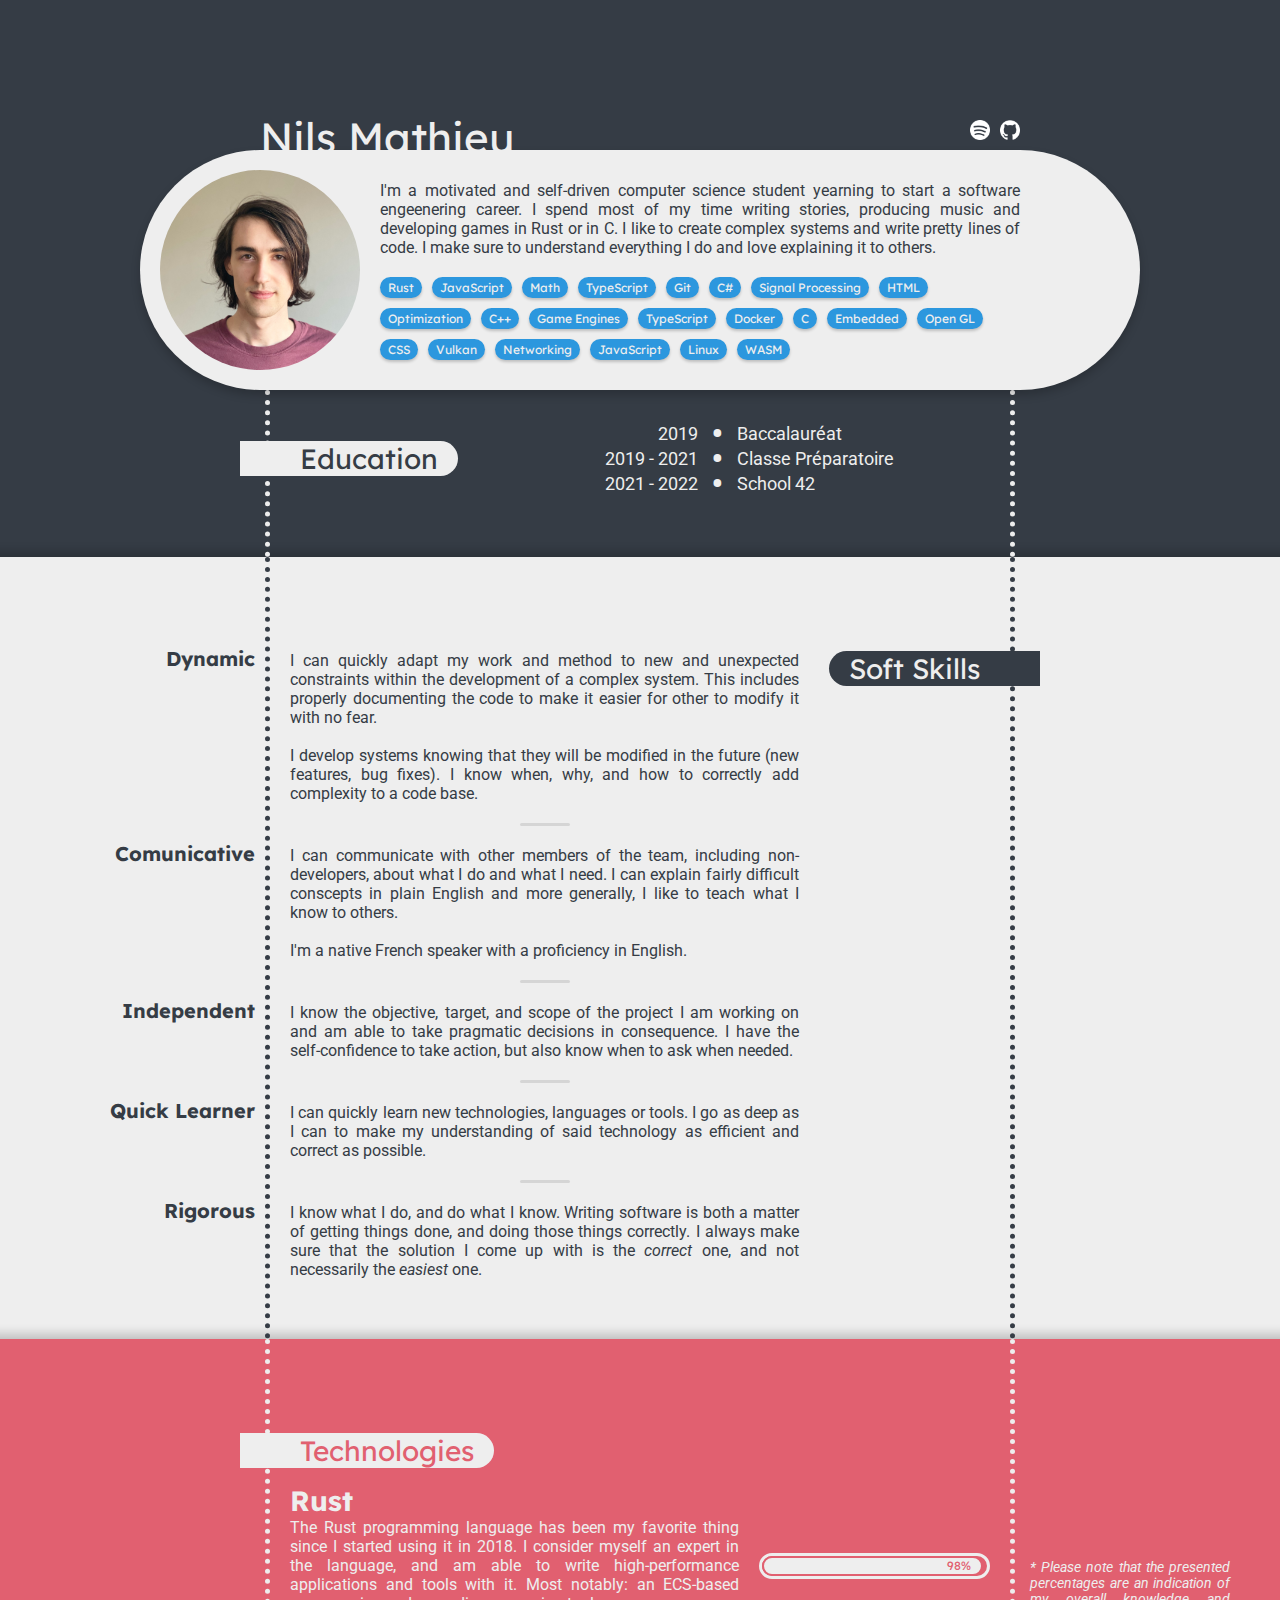
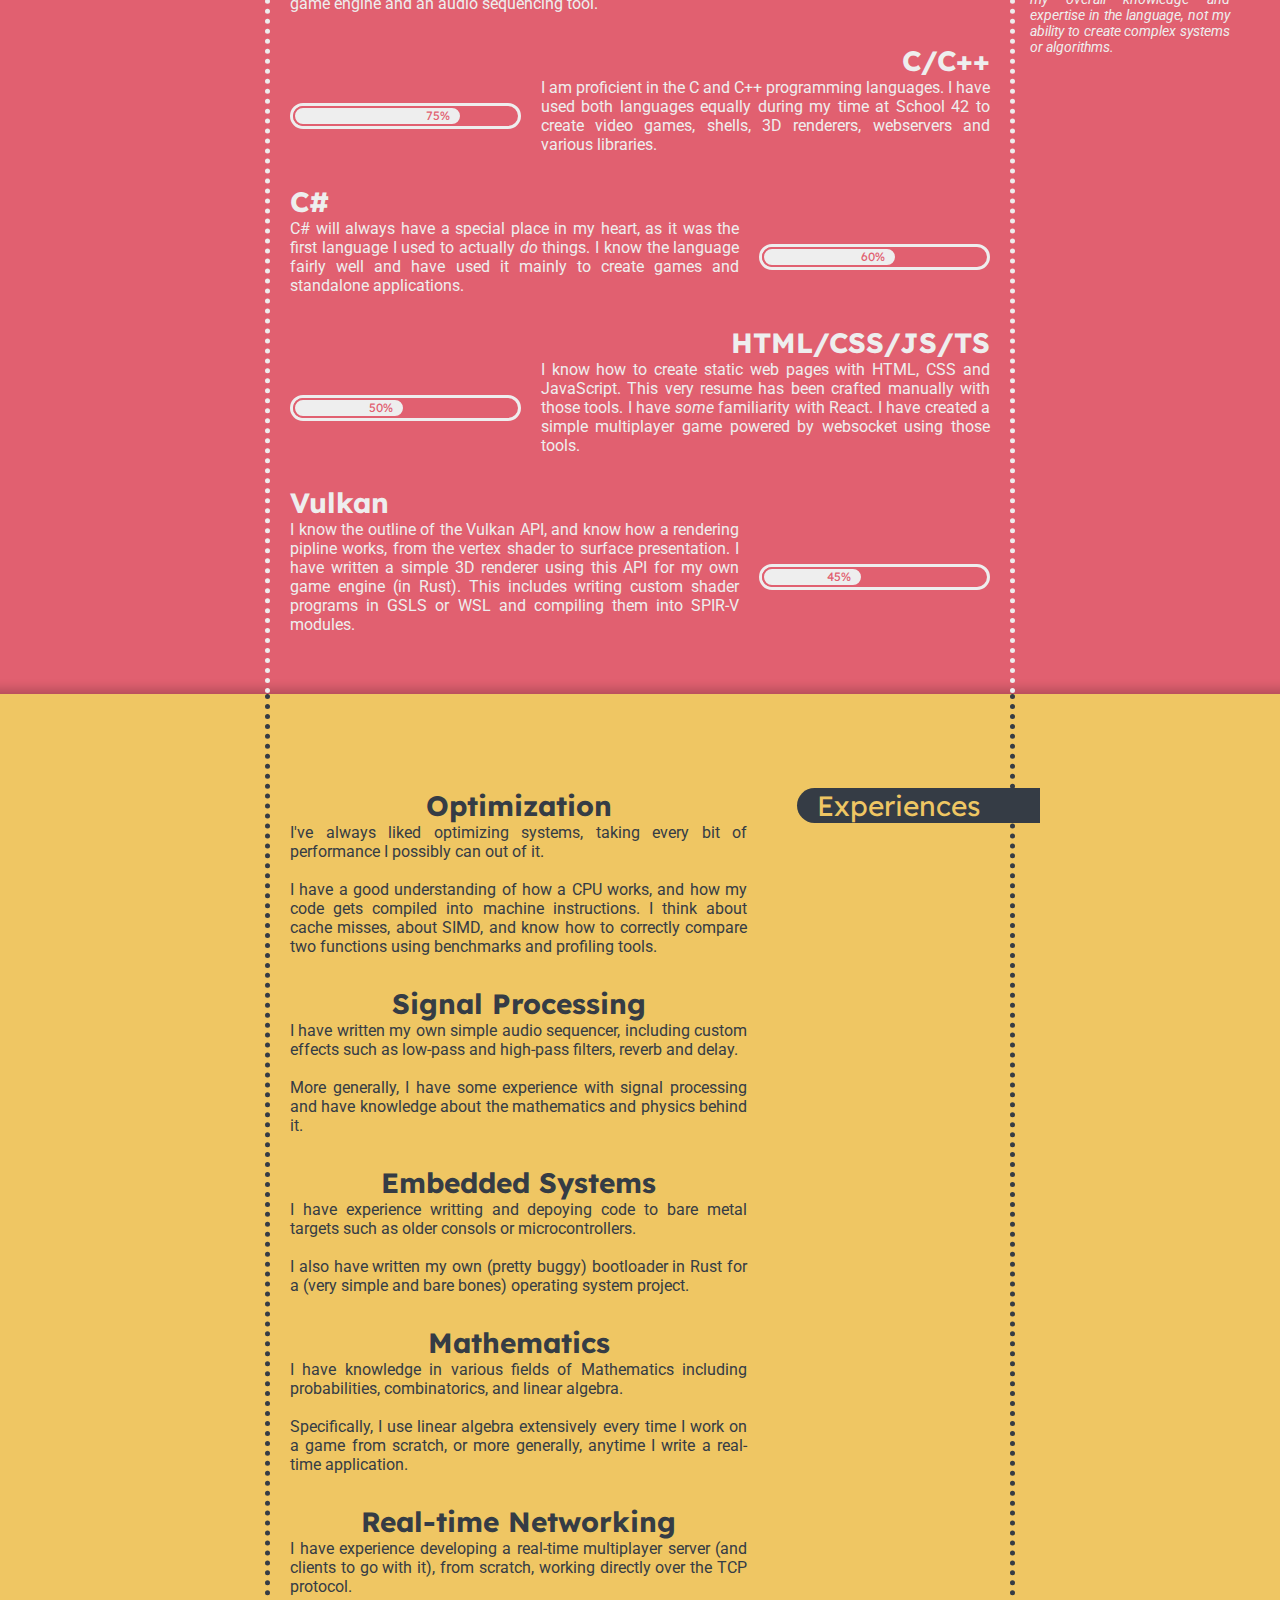
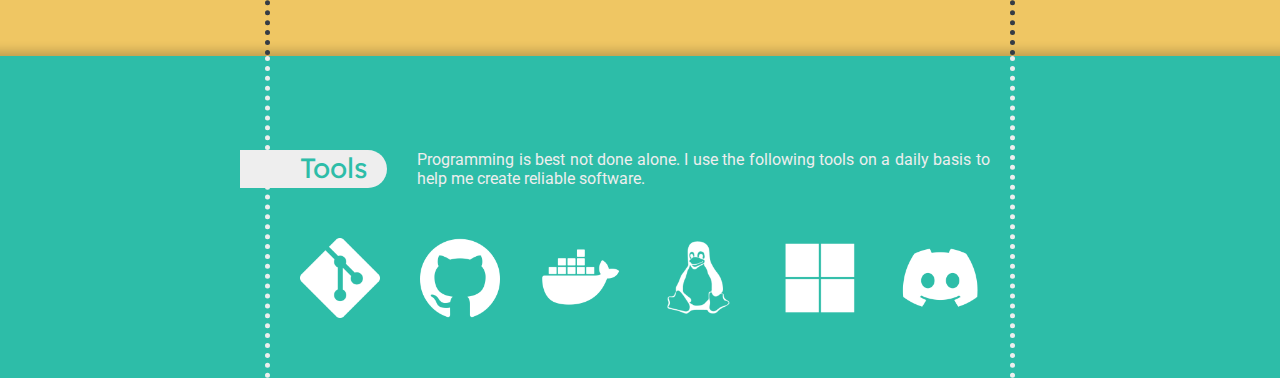
==== www/cv/index.html @ 342a1d45 "add external links on the CV" ====
<!DOCTYPE html>
<html lang="en">

<head>
    <meta charset="UTF-8">
    <title>Nils Mathieu</title>

    <!-- Fonts -->
    <link rel="preconnect" href="https://fonts.googleapis.com">
    <link rel="preconnect" href="https://fonts.gstatic.com" crossorigin>
    <link href="https://fonts.googleapis.com/css2?family=Lexend:wght@400;700&family=Roboto&display=swap" rel="stylesheet">
</head>

<style>
    * {
        /**
         * Color Palette solen from Josh Giblette.
         * <https://dribbble.com/shots/1763596-Color-System/attachments/287340>
         */

        --white: #EEEEEE;
        --blue: #2C97DE;
        --green: #2DBDA8;
        --yellow: #EFC663;
        --red: #E16070;
        --purple: #9677DF;
        --black: #353C45;
    }

    body {
        margin: 0px;
        background-color: black;
    }

    #part1 {
        display: flex;
        flex-flow: column nowrap;

        padding-top: 150px;
        background-color: var(--black);

        box-shadow: 0px 0px 10px rgba(0, 0, 0, 0.2);
    }

    #part2 {
        display: flex;
        flex-flow: column nowrap;

        box-shadow: 0px 15px 10px 20px rgba(0, 0, 0, 0.2);

        display: flex;
        flex-flow: column nowrap;

        background-color: var(--white);
    }

    #part3 {
        display: flex;
        flex-flow: column nowrap;

        background-color: var(--red);

        box-shadow: 0px 15px 10px 20px rgba(0, 0, 0, 0.2);
    }

    #part4 {
        display: flex;
        flex-flow: column nowrap;

        background-color: var(--yellow);

        box-shadow: 0px 15px 10px 20px rgba(0, 0, 0, 0.2);
    }

    #part5 {
        display: flex;
        flex-flow: column nowrap;

        background-color: var(--green);

        box-shadow: 0px 15px 10px 20px rgba(0, 0, 0, 0.2);
    }

    #introduction {
        position: relative;
        display: flex;
        flex-flow: row nowrap;

        width: 90%;
        max-width: 1000px;
        min-width: 700px;
        height: 240px;
        box-sizing: border-box;

        margin-left: auto;
        margin-right: auto;
        padding: 20px 120px 20px 20px;
        border-radius: 120px;

        box-shadow: 0px 5px 10px rgba(0, 0, 0, 0.2);

        background-color: var(--white);
    }

    #links {
        display: flex;
        flex-flow: row nowrap;
        gap: 10px;

        position: absolute;
        top: -10px;
        right: 120px;
        transform: translateY(-100%);
    }

    .link-item {
        width: 20px;
        height: 20px;

        background-position: center;
        background-size: cover;
    }

    .link-item:active {
        transform: translateY(1px);
    }

    #introduction-name {
        position: absolute;
        top: 14px;
        left: 120px;
        transform: translateY(-100%);

        font-family: 'Lexend', sans-serif;
        color: var(--white);
        font-size: 42px;
    }

    #introduction-photo {
        width: 200px;
        height: 200px;
        min-width: 200px;
        min-height: 200px;

        margin-right: 20px;
        border-radius: 100000px;

        background-image: url("photo.jpg");
        background-position: center;
        background-size: cover;
    }

    #introduction-content {
        flex-grow: 1;

        display: flex;
        flex-flow: column nowrap;
        justify-content: center;
        gap: 20px;
    }

    #introduction-myself {
        font-family: 'Roboto', sans-serif;
        color: var(--black);
        font-size: 16px;
        text-align: justify;
    }

    #intruduction-tags {
        display: flex;
        flex-flow: row wrap;
        gap: 10px;
    }

    .introduction-tag {
        display: inline-flex;
        gap: 10px;

        padding: 3px 8px;
        border-radius: 100000px;

        background-color: var(--blue);
        color: var(--white);
        box-shadow: 0px 2px 3px rgba(0, 0, 0, 0.2);

        font-family: 'Lexend', sans-serif;
        font-size: 12px;

        cursor: pointer;
        user-select: none;
    }

    .introduction-tag:active {
        transform: translateY(1px);
        box-shadow: 0px 1px 3px rgba(0, 0, 0, 0.2);
    }

    #education-container {
        display: flex;
        flex-flow: row nowrap;
        justify-content: space-between;
        align-items: center;

        width: 90%;
        max-width: 750px;
        min-width: 600px;
        box-sizing: border-box;

        padding-bottom: 60px;
        padding-top: 30px;
        margin-left: auto;
        margin-right: auto;

        border-left: dotted 5px var(--white);
        border-right: dotted 5px var(--white);
    }

    #education-title {
        display: inline-block;

        font-family: 'Lexend', sans-serif;
        font-size: 28px;
        color: var(--black);

        padding-left: 60px;
        padding-right: 20px;
        border-top-right-radius: 1000px;
        border-bottom-right-radius: 1000px;

        background-color: var(--white);

        transform: translateX(-30px);
    }

    #education-table {
        margin-left: auto;
        margin-right: auto;

        font-family: 'Roboto', sans-serif;
        color: var(--white);
        font-size: 18px;
    }

    #education-table tr :first-child {
        text-align: right;
    }

    #education-table tr :nth-child(2) {
        padding-left: 10px;
        padding-right: 10px;

        text-align: center;
        font-size: 38px;
        line-height: 0px;
    }

    #soft-skills-container {
        display: flex;
        flex-flow: row-reverse nowrap;
        justify-content: space-between;
        align-items: start;

        width: 90%;
        max-width: 750px;
        min-width: 600px;
        box-sizing: border-box;

        padding-bottom: 60px;
        padding-top: 94px;
        margin-left: auto;
        margin-right: auto;

        border-left: dotted 5px var(--black);
        border-right: dotted 5px var(--black);
    }

    #soft-skills-title {
        display: inline-block;

        font-family: 'Lexend', sans-serif;
        font-size: 28px;
        color: var(--white);

        padding-left: 20px;
        padding-right: 60px;
        border-top-left-radius: 1000px;
        border-bottom-left-radius: 1000px;

        background-color: var(--black);

        transform: translateX(30px);
    }

    #soft-skills-items {
        width: 0px;
        flex-grow: 1;

        margin-left: 20px;
    }

    .soft-skill-item {
        position: relative;
        display: block;
    }

    .soft-skill-name {
        position: absolute;
        top: -5px;
        left: -35px;
        transform: translateX(-100%);

        display: block;

        font-family: 'Lexend', sans-serif;
        font-size: 20px;
        color: var(--black);
        font-weight: bold;
    }

    .soft-skill-description {
        display: block;
        text-align: justify;

        font-family: 'Roboto', sans-serif;
        color: var(--black);
        font-size: 16px;
    }

    .soft-skill-separator {
        display: block;

        width: 50px;
        height: 3px;

        background-color: rgba(0, 0, 0, 0.1);

        margin-top: 20px;
        margin-bottom: 20px;
        margin-left: auto;
        margin-right: auto;

        border-radius: 2000px;
    }

    #tech-container {
        position: relative;

        display: flex;
        flex-flow: column nowrap;
        justify-content: space-between;
        align-items: start;

        width: 90%;
        max-width: 750px;
        min-width: 600px;
        box-sizing: border-box;

        padding-bottom: 60px;
        padding-top: 94px;
        margin-left: auto;
        margin-right: auto;

        border-left: dotted 5px var(--white);
        border-right: dotted 5px var(--white);
    }

    #tech-title {
        display: inline-block;

        font-family: 'Lexend', sans-serif;
        font-size: 28px;
        color: var(--red);

        padding-left: 60px;
        padding-right: 20px;
        border-top-right-radius: 1000px;
        border-bottom-right-radius: 1000px;

        background-color: var(--white);

        transform: translateX(-30px);
    }

    #tech-items {
        margin-right: 20px;
        margin-left: 20px;
    }

    .tech-item {
        display: block;
        text-align: justify;

        margin-top: 15px;

        font-family: 'Roboto', sans-serif;
        color: var(--white);
        font-size: 16px;
    }

    .tech-item:not(:first-child) {
        margin-top: 30px;
    }

    .tech-item-name {
        display: block;

        font-family: 'Lexend', sans-serif;
        font-size: 28px;
        color: var(--white);
        font-weight: bold;
    }

    .tech-item:nth-child(odd) .tech-item-name {
        text-align: left;
    }
    .tech-item:nth-child(even) .tech-item-name {
        text-align: right;
    }

    .tech-info {
        display: flex;
        align-items: center;
    }

    .tech-item:nth-child(odd) .tech-info {
        flex-flow: row nowrap;
    }
    .tech-item:nth-child(even) .tech-info {
        flex-flow: row-reverse nowrap;
    }

    .tech-description {
        flex-grow: 2;
        display: block;

        flex-basis: 0;
    }

    .tech-level {
        flex-grow: 1;
        display: block;
        flex-basis: 0;

        height: 20px;

        border-radius: 100000px;
        border: solid 3px var(--white)
    }

    .tech-item:nth-child(odd) .tech-level {
        margin-left: 20px;
    }
    .tech-item:nth-child(even) .tech-level {
        margin-right: 20px;
    }


    .tech-level-inner {
        display: block;

        color: var(--red);
        font-family: 'Lexend', sans-serif;
        font-size: 12px;
        text-align: right;
        padding-right: 10px;

        background-color: var(--white);
        height: 100%;
        box-sizing: border-box;

        border-radius: 10000px;
        border: 2px solid var(--red);
    }

    #tech-percentages {
        position: absolute;
        right: -20px;
        top: 220px;
        transform: translateX(100%);

        font-family: 'Roboto', sans-serif;
        color: var(--white);
        font-size: 14px;
        text-align: justify;

        width: 200px;
        font-style: italic;
    }

    #exp-container {
        position: relative;

        display: flex;
        flex-flow: row-reverse nowrap;
        justify-content: space-between;
        align-items: start;

        width: 90%;
        max-width: 750px;
        min-width: 600px;
        box-sizing: border-box;

        padding-bottom: 60px;
        padding-top: 94px;
        margin-left: auto;
        margin-right: auto;

        border-left: dotted 5px var(--black);
        border-right: dotted 5px var(--black);
    }

    #exp-title {
        display: inline-block;

        font-family: 'Lexend', sans-serif;
        font-size: 28px;
        color: var(--yellow);

        padding-left: 20px;
        padding-right: 60px;
        border-top-left-radius: 1000px;
        border-bottom-left-radius: 1000px;

        background-color: var(--black);

        transform: translateX(30px);
    }

    #exp-items {
        display: flex;
        flex-flow: column nowrap;
    }

    #exp-items {
        margin-left: 20px;
        margin-right: 20px;
    }

    .exp-item:not(:first-child) {
        margin-top: 30px;
    }

    .exp-item-name {
        display: block;

        font-family: 'Lexend', sans-serif;
        font-size: 28px;
        color: var(--black);
        font-weight: bold;

        text-align: center;
    }

    .exp-item-description {
        display: block;

        font-family: 'Roboto', sans-serif;
        color: var(--black);
        font-size: 16px;
        text-align: justify;
    }

    #tools-container {
        position: relative;

        display: flex;
        flex-flow: column nowrap;
        justify-content: space-between;
        align-items: start;

        width: 90%;
        max-width: 750px;
        min-width: 600px;
        box-sizing: border-box;

        padding-bottom: 60px;
        padding-top: 94px;
        margin-left: auto;
        margin-right: auto;

        border-left: dotted 5px var(--white);
        border-right: dotted 5px var(--white);
    }

    #tools-title {
        display: inline-block;

        font-family: 'Lexend', sans-serif;
        font-size: 28px;
        color: var(--green);

        padding-left: 60px;
        padding-right: 20px;
        border-top-right-radius: 1000px;
        border-bottom-right-radius: 1000px;

        background-color: var(--white);

        transform: translateX(-30px);
    }

    #tools-header {
        display: flex;
        flex-flow: row nowrap;

        margin-right: 20px;
    }

    #tools-desc {

        font-family: 'Roboto', sans-serif;
        color: var(--white);
        font-size: 16px;
        text-align: justify;
    }

    #tool-items {
        display: flex;
        flex-flow: row wrap;
        justify-content: center;
        gap: 40px;
        box-sizing: border-box;

        padding-left: 20px;
        padding-right: 20px;
        width: 100%;

        margin-top: 50px;
    }

    .tool-item {
        width: 80px;
        height: 80px;

        background-position: center;
        background-size: cover;
    }
</style>

<body>
    <e id="part1">
        <e id="introduction">
            <e id="links">
                <a class="link-item" target="_blank" href="https://ditto.fm/heart-of-a-soul" style="background-image: url('spotify.png')"></a>
                <a class="link-item" target="_blank" href="https://github.com/nils-mathieu" style="background-image: url('github.png')"></a>
            </e>
            <e id="introduction-name">
                Nils Mathieu
            </e>
            <e id="introduction-photo"></e>
            <e id="introduction-content">
                <e id="introduction-myself">
                    I'm a motivated and self-driven computer science student yearning to start a software engeenering career. I spend most of my time writing stories, producing music and developing games in Rust or in C. I like to create complex systems and write pretty lines of code. I make sure to understand everything I do and love explaining it to others.
                </e>
                <e id="intruduction-tags">
                    <e class="introduction-tag">Rust</e>
                    <e class="introduction-tag">JavaScript</e>
                    <e class="introduction-tag">Math</e>
                    <e class="introduction-tag">TypeScript</e>
                    <e class="introduction-tag">Git</e>
                    <e class="introduction-tag">C#</e>
                    <e class="introduction-tag">Signal Processing</e>
                    <e class="introduction-tag">HTML</e>
                    <e class="introduction-tag">Optimization</e>
                    <e class="introduction-tag">C++</e>
                    <e class="introduction-tag">Game Engines</e>
                    <e class="introduction-tag">TypeScript</e>
                    <e class="introduction-tag">Docker</e>
                    <e class="introduction-tag">C</e>
                    <e class="introduction-tag">Embedded</e>
                    <e class="introduction-tag">Open GL</e>
                    <e class="introduction-tag">CSS</e>
                    <e class="introduction-tag">Vulkan</e>
                    <e class="introduction-tag">Networking</e>
                    <e class="introduction-tag">JavaScript</e>
                    <e class="introduction-tag">Linux</e>
                    <e class="introduction-tag">WASM</e>
                </e>
            </e>
        </e>
        <e id="education-container">
            <e id="education-title">Education</e>
            <table id="education-table">
                <tr>
                    <td>2019</td>
                    <td>•</td>
                    <td>Baccalauréat</td>
                </tr>
                <tr>
                    <td>2019 - 2021</td>
                    <td>•</td>
                    <td>Classe Préparatoire</td>
                </tr>
                <tr>
                    <td>2021 - 2022</td>
                    <td>•</td>
                    <td>School 42</td>
                </tr>
            </table>
        </e>
    </e>
    <e id="part2">
        <e id="soft-skills-container">
            <e id="soft-skills-title">Soft Skills</e>
            <e id="soft-skills-items">
                <e class="soft-skill-item">
                    <e class="soft-skill-name">Dynamic</e>
                    <e class="soft-skill-description">
                        I can quickly adapt my work and method to new and unexpected constraints within the development of a complex system. This includes properly documenting the code to make it easier for other to modify it with no fear.
                        <br><br>
                        I develop systems knowing that they will be modified in the future (new features, bug fixes). I know when, why, and how to correctly add complexity to a code base.
                    </e>
                </e>
                <e class="soft-skill-separator"></e>
                <e class="soft-skill-item">
                    <e class="soft-skill-name">Comunicative</e>
                    <e class="soft-skill-description">
                        I can communicate with other members of the team, including non-developers, about what I do and what I need. I can explain fairly difficult conscepts in plain English and more generally, I like to teach what I know to others.
                        <br><br>
                        I'm a native French speaker with a proficiency in English.
                    </e>
                </e>
                <e class="soft-skill-separator"></e>
                <e class="soft-skill-item">
                    <e class="soft-skill-name">Independent</e>
                    <e class="soft-skill-description">
                        I know the objective, target, and scope of the project I am working on and am able to take pragmatic decisions in consequence. I have the self-confidence to take action, but also know when to ask when needed.
                    </e>
                </e>
                <e class="soft-skill-separator"></e>
                <e class="soft-skill-item">
                    <e class="soft-skill-name">Quick Learner</e>
                    <e class="soft-skill-description">
                        I can quickly learn new technologies, languages or tools. I go as deep as I can to make my understanding of said technology as efficient and correct as possible.
                    </e>
                </e>
                <e class="soft-skill-separator"></e>
                <e class="soft-skill-item">
                    <e class="soft-skill-name">Rigorous</e>
                    <e class="soft-skill-description">
                        I know what I do, and do what I know. Writing software is both a matter of getting things done, and doing those things correctly. I always make sure that the solution I come up with is the <i>correct</i> one, and not necessarily the <i>easiest</i> one.
                    </e>
                </e>
            </e>
        </e>
    </e>
    <e id="part3">
        <e id="tech-container">
            <e id="tech-title">Technologies</e>
            <e id="tech-percentages">
                * Please note that the presented percentages are an indication of my overall knowledge and expertise in the language, not my ability to create complex systems or algorithms.
            </e>
            <e id="tech-items">
                <e class="tech-item">
                    <e class="tech-item-name">Rust</e>
                    <e class="tech-info">
                        <e class="tech-description">
                            The Rust programming language has been my favorite thing since I started using it in 2018. I consider myself an expert in the language, and am able to write high-performance applications and tools with it. Most notably: an ECS-based game engine and an audio sequencing tool.
                        </e>
                        <e class="tech-level"><e class="tech-level-inner" value="98%"></e></e>
                    </e>
                </e>
                <e class="tech-item">
                    <e class="tech-item-name">C/C++</e>
                    <e class="tech-info">
                        <e class="tech-description">
                            I am proficient in the C and C++ programming languages. I have used both languages equally during my time at School 42 to create video games, shells, 3D renderers, webservers and various libraries.
                        </e>
                        <e class="tech-level"><e class="tech-level-inner" value="75%"></e></e>
                    </e>
                </e>
                <e class="tech-item">
                    <e class="tech-item-name">C#</e>
                    <e class="tech-info">
                        <e class="tech-description">
                            C# will always have a special place in my heart, as it was the first language I used to actually <i>do</i> things. I know the language fairly well and have used it mainly to create games and standalone applications.
                        </e>
                        <e class="tech-level"><e class="tech-level-inner" value="60%"></e></e>
                    </e>
                </e>
                <e class="tech-item">
                    <e class="tech-item-name">HTML/CSS/JS/TS</e>
                    <e class="tech-info">
                        <e class="tech-description">
                            I know how to create static web pages with HTML, CSS and JavaScript. This very resume has been crafted manually with those tools. I have <i>some</i> familiarity with React. I have created a simple multiplayer game powered by websocket using those tools.
                        </e>
                        <e class="tech-level"><e class="tech-level-inner" value="50%"></e></e>
                    </e>
                </e>
                <e class="tech-item">
                    <e class="tech-item-name">Vulkan</e>
                    <e class="tech-info">
                        <e class="tech-description">
                            I know the outline of the Vulkan API, and know how a rendering pipline works, from the vertex shader to surface presentation. I have written a simple 3D renderer using this API for my own game engine (in Rust). This includes writing custom shader programs in GSLS or WSL and compiling them into SPIR-V modules.
                        </e>
                        <e class="tech-level"><e class="tech-level-inner" value="45%"></e></e>
                    </e>
                </e>
            </e>
        </e>
    </e>
    <e id="part4">
        <e id="exp-container">
            <e id="exp-title">Experiences</e>
            <e id="exp-items">
                <e class="exp-item">
                    <e class="exp-item-name">Optimization</e>
                    <e class="exp-item-description">
                        I've always liked optimizing systems, taking every bit of performance I possibly can out of it.
                        <br><br>
                        I have a good understanding of how a CPU works, and how my code gets compiled into machine instructions. I think about cache misses, about SIMD, and know how to correctly compare two functions using benchmarks and profiling tools.
                    </e>
                </e>
                <e class="exp-item">
                    <e class="exp-item-name">Signal Processing</e>
                    <e class="exp-item-description">
                        I have written my own simple audio sequencer, including custom effects such as low-pass and high-pass filters, reverb and delay.
                        <br><br>
                        More generally, I have some experience with signal processing and have knowledge about the mathematics and physics behind it.
                    </e>
                </e>
                <e class="exp-item">
                    <e class="exp-item-name">Embedded Systems</e>
                    <e class="exp-item-description">
                        I have experience writting and depoying code to bare metal targets such as older consols or microcontrollers.
                        <br><br>
                        I also have written my own (pretty buggy) bootloader in Rust for a (very simple and bare bones) operating system project.
                    </e>
                </e>
                <e class="exp-item">
                    <e class="exp-item-name">Mathematics</e>
                    <e class="exp-item-description">
                        I have knowledge in various fields of Mathematics including probabilities, combinatorics, and linear algebra.
                        <br><br>
                        Specifically, I use linear algebra extensively every time I work on a game from scratch, or more generally, anytime I write a real-time application.
                    </e>
                </e>
                <e class="exp-item">
                    <e class="exp-item-name">Real-time Networking</e>
                    <e class="exp-item-description">
                        I have experience developing a real-time multiplayer server (and clients to go with it), from scratch, working directly over the TCP protocol.
                    </e>
                </e>
            </e>
        </e>
    </e>
    <e id="part5">
        <e id="tools-container">
            <e id="tools-header">
                <e id="tools-title">Tools</e>
                <e id="tools-desc">
                    Programming is best not done alone. I use the following tools on a daily basis to help me create reliable software.
                </e>
            </e>
            <e id="tool-items">
                <e class="tool-item" style="background-image: url('git.png')"></e>
                <e class="tool-item" style="background-image: url('github.png')"></e>
                <e class="tool-item" style="background-image: url('docker.png')"></e>
                <e class="tool-item" style="background-image: url('linux.png')"></e>
                <e class="tool-item" style="background-image: url('windows.png')"></e>
                <e class="tool-item" style="background-image: url('discord.png')"></e>
            </e>
        </e>
    </e>
</body>

<script>
    for (const elem of document.querySelectorAll(".tech-level-inner")) {
        let value = elem.getAttribute("value");
        elem.innerText = value;
        elem.style.width = value;
    }
</script>

</html>
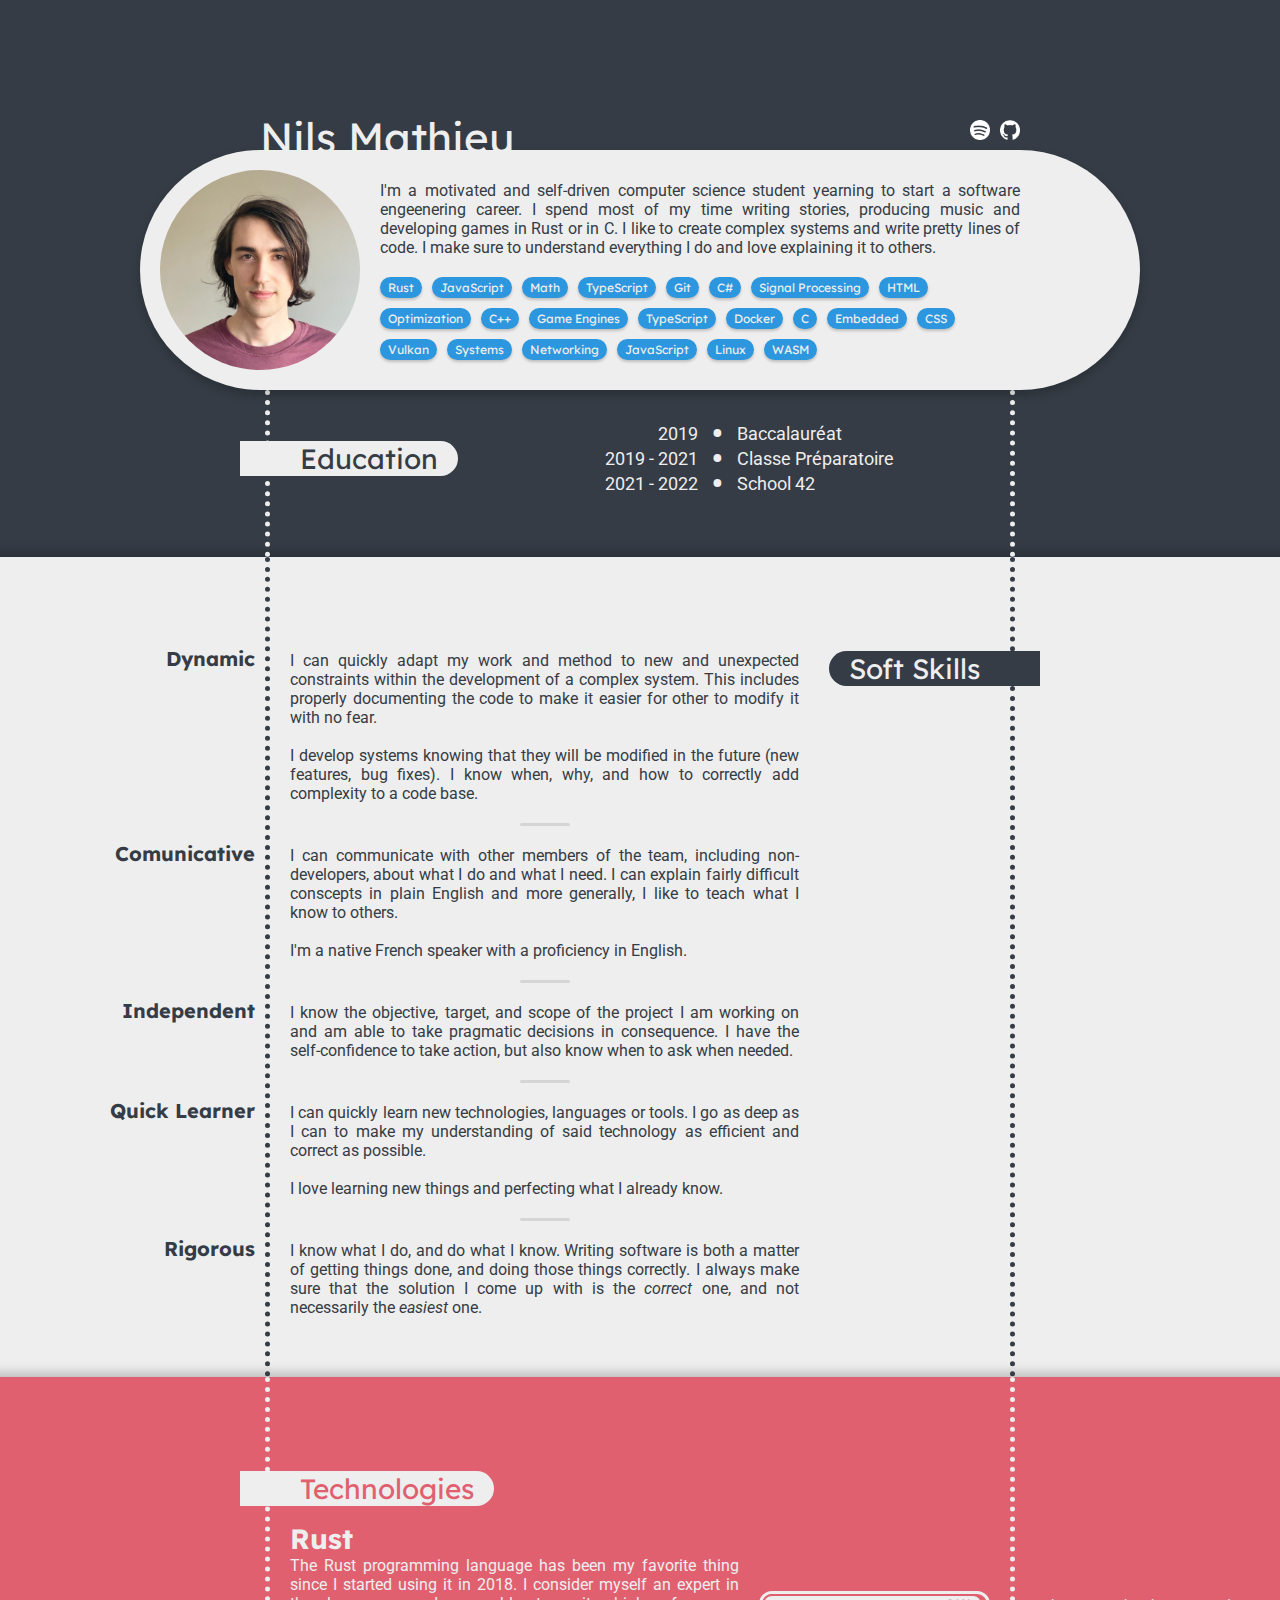
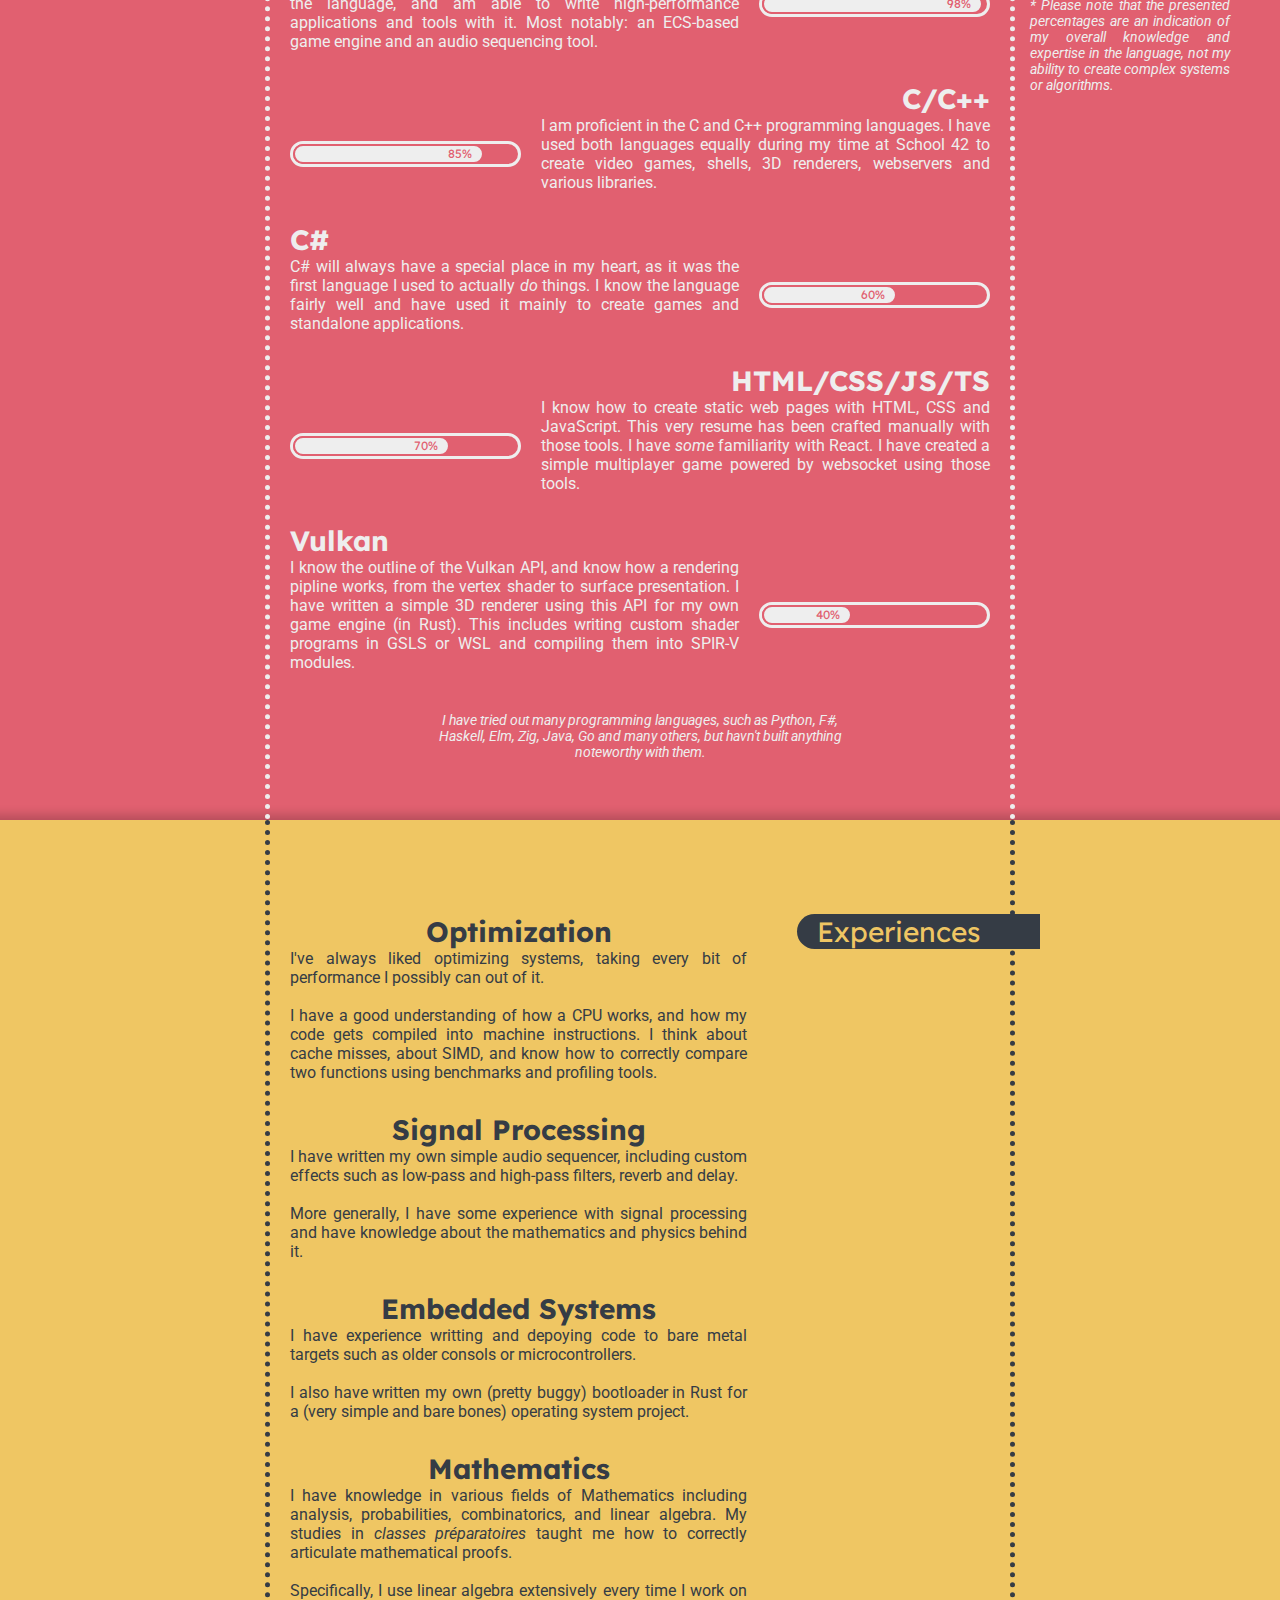
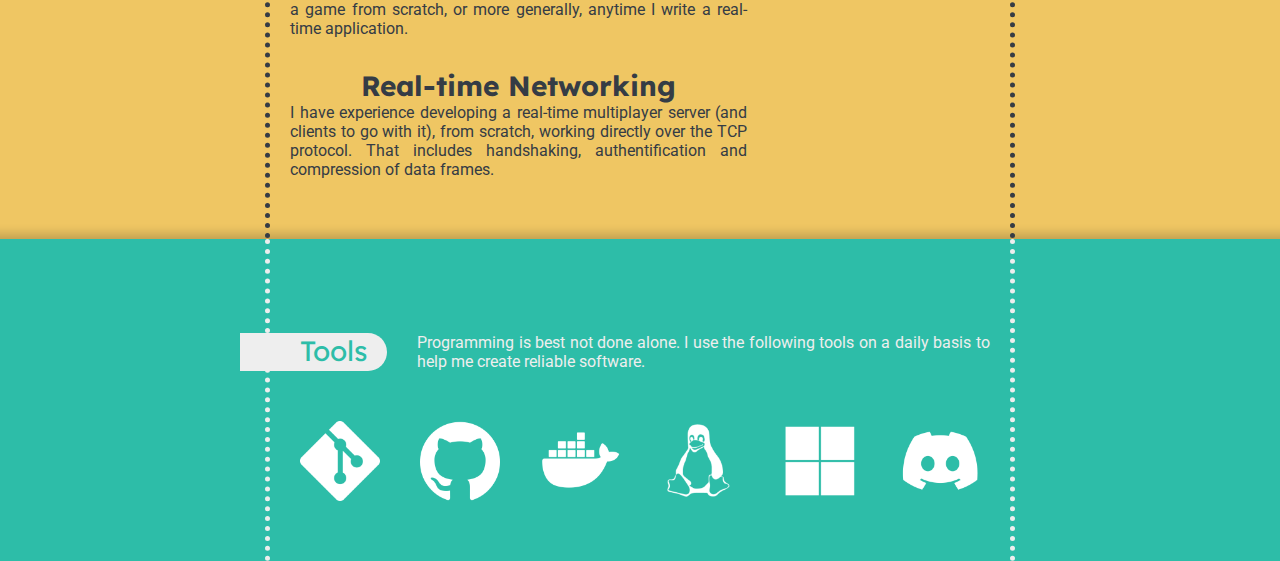
==== commit d8c8a6d2: "add more text in the CV" ====
--- a/www/cv/index.html
+++ b/www/cv/index.html
@@ -182,6 +182,7 @@
         background-color: var(--blue);
         color: var(--white);
         box-shadow: 0px 2px 3px rgba(0, 0, 0, 0.2);
+        text-decoration: none;
 
         font-family: 'Lexend', sans-serif;
         font-size: 12px;
@@ -487,6 +488,20 @@
         font-style: italic;
     }
 
+    #other-tech {
+        margin-top: 40px;
+        margin-left: auto;
+        margin-right: auto;
+
+        width: 60%;
+
+        font-style: italic;
+        color: var(--white);
+        font-family: 'Roboto', sans-serif;
+        font-size: 14px;
+        text-align: center;
+    }
+
     #exp-container {
         position: relative;
 
@@ -560,7 +575,7 @@
         text-align: justify;
     }
 
-    #tools-container {
+    #tools {
         position: relative;
 
         display: flex;
@@ -653,28 +668,28 @@
                     I'm a motivated and self-driven computer science student yearning to start a software engeenering career. I spend most of my time writing stories, producing music and developing games in Rust or in C. I like to create complex systems and write pretty lines of code. I make sure to understand everything I do and love explaining it to others.
                 </e>
                 <e id="intruduction-tags">
-                    <e class="introduction-tag">Rust</e>
-                    <e class="introduction-tag">JavaScript</e>
-                    <e class="introduction-tag">Math</e>
-                    <e class="introduction-tag">TypeScript</e>
-                    <e class="introduction-tag">Git</e>
-                    <e class="introduction-tag">C#</e>
-                    <e class="introduction-tag">Signal Processing</e>
-                    <e class="introduction-tag">HTML</e>
-                    <e class="introduction-tag">Optimization</e>
-                    <e class="introduction-tag">C++</e>
-                    <e class="introduction-tag">Game Engines</e>
-                    <e class="introduction-tag">TypeScript</e>
-                    <e class="introduction-tag">Docker</e>
-                    <e class="introduction-tag">C</e>
-                    <e class="introduction-tag">Embedded</e>
-                    <e class="introduction-tag">Open GL</e>
-                    <e class="introduction-tag">CSS</e>
-                    <e class="introduction-tag">Vulkan</e>
-                    <e class="introduction-tag">Networking</e>
-                    <e class="introduction-tag">JavaScript</e>
-                    <e class="introduction-tag">Linux</e>
-                    <e class="introduction-tag">WASM</e>
+                    <a class="introduction-tag" href="#rust">Rust</a>
+                    <a class="introduction-tag" href="#web">JavaScript</a>
+                    <a class="introduction-tag" href="#math">Math</a>
+                    <a class="introduction-tag" href="#web">TypeScript</a>
+                    <a class="introduction-tag" href="#tools">Git</a>
+                    <a class="introduction-tag" href="#c-sharp">C#</a>
+                    <a class="introduction-tag" href="#audio">Signal Processing</a>
+                    <a class="introduction-tag" href="#web">HTML</a>
+                    <a class="introduction-tag" href="#optimization">Optimization</a>
+                    <a class="introduction-tag" href="#c">C++</a>
+                    <a class="introduction-tag" href="#rust">Game Engines</a>
+                    <a class="introduction-tag" href="#web">TypeScript</a>
+                    <a class="introduction-tag" href="#tools">Docker</a>
+                    <a class="introduction-tag" href="#c">C</a>
+                    <a class="introduction-tag" href="#bare-metal">Embedded</a>
+                    <a class="introduction-tag" href="#web">CSS</a>
+                    <a class="introduction-tag" href="#graphics">Vulkan</a>
+                    <a class="introduction-tag" href="#bare-metal">Systems</a>
+                    <a class="introduction-tag" href="#networking">Networking</a>
+                    <a class="introduction-tag" href="#web">JavaScript</a>
+                    <a class="introduction-tag" href="#tools">Linux</a>
+                    <a class="introduction-tag" href="#rust">WASM</a>
                 </e>
             </e>
         </e>
@@ -732,6 +747,8 @@
                     <e class="soft-skill-name">Quick Learner</e>
                     <e class="soft-skill-description">
                         I can quickly learn new technologies, languages or tools. I go as deep as I can to make my understanding of said technology as efficient and correct as possible.
+                        <br><br>
+                        I love learning new things and perfecting what I already know.
                     </e>
                 </e>
                 <e class="soft-skill-separator"></e>
@@ -751,7 +768,7 @@
                 * Please note that the presented percentages are an indication of my overall knowledge and expertise in the language, not my ability to create complex systems or algorithms.
             </e>
             <e id="tech-items">
-                <e class="tech-item">
+                <e class="tech-item" id="rust">
                     <e class="tech-item-name">Rust</e>
                     <e class="tech-info">
                         <e class="tech-description">
@@ -760,16 +777,16 @@
                         <e class="tech-level"><e class="tech-level-inner" value="98%"></e></e>
                     </e>
                 </e>
-                <e class="tech-item">
+                <e class="tech-item" id="c">
                     <e class="tech-item-name">C/C++</e>
                     <e class="tech-info">
                         <e class="tech-description">
                             I am proficient in the C and C++ programming languages. I have used both languages equally during my time at School 42 to create video games, shells, 3D renderers, webservers and various libraries.
                         </e>
-                        <e class="tech-level"><e class="tech-level-inner" value="75%"></e></e>
-                    </e>
-                </e>
-                <e class="tech-item">
+                        <e class="tech-level"><e class="tech-level-inner" value="85%"></e></e>
+                    </e>
+                </e>
+                <e class="tech-item" id="c-sharp">
                     <e class="tech-item-name">C#</e>
                     <e class="tech-info">
                         <e class="tech-description">
@@ -778,24 +795,27 @@
                         <e class="tech-level"><e class="tech-level-inner" value="60%"></e></e>
                     </e>
                 </e>
-                <e class="tech-item">
+                <e class="tech-item" id="web">
                     <e class="tech-item-name">HTML/CSS/JS/TS</e>
                     <e class="tech-info">
                         <e class="tech-description">
                             I know how to create static web pages with HTML, CSS and JavaScript. This very resume has been crafted manually with those tools. I have <i>some</i> familiarity with React. I have created a simple multiplayer game powered by websocket using those tools.
                         </e>
-                        <e class="tech-level"><e class="tech-level-inner" value="50%"></e></e>
-                    </e>
-                </e>
-                <e class="tech-item">
+                        <e class="tech-level"><e class="tech-level-inner" value="70%"></e></e>
+                    </e>
+                </e>
+                <e class="tech-item" id="graphics">
                     <e class="tech-item-name">Vulkan</e>
                     <e class="tech-info">
                         <e class="tech-description">
                             I know the outline of the Vulkan API, and know how a rendering pipline works, from the vertex shader to surface presentation. I have written a simple 3D renderer using this API for my own game engine (in Rust). This includes writing custom shader programs in GSLS or WSL and compiling them into SPIR-V modules.
                         </e>
-                        <e class="tech-level"><e class="tech-level-inner" value="45%"></e></e>
-                    </e>
-                </e>
+                        <e class="tech-level"><e class="tech-level-inner" value="40%"></e></e>
+                    </e>
+                </e>
+            </e>
+            <e id="other-tech">
+                I have tried out many programming languages, such as Python, F#, Haskell, Elm, Zig, Java, Go and many others, but havn't built anything noteworthy with them.
             </e>
         </e>
     </e>
@@ -803,7 +823,7 @@
         <e id="exp-container">
             <e id="exp-title">Experiences</e>
             <e id="exp-items">
-                <e class="exp-item">
+                <e class="exp-item" id="optimization">
                     <e class="exp-item-name">Optimization</e>
                     <e class="exp-item-description">
                         I've always liked optimizing systems, taking every bit of performance I possibly can out of it.
@@ -811,7 +831,7 @@
                         I have a good understanding of how a CPU works, and how my code gets compiled into machine instructions. I think about cache misses, about SIMD, and know how to correctly compare two functions using benchmarks and profiling tools.
                     </e>
                 </e>
-                <e class="exp-item">
+                <e class="exp-item" id="audio">
                     <e class="exp-item-name">Signal Processing</e>
                     <e class="exp-item-description">
                         I have written my own simple audio sequencer, including custom effects such as low-pass and high-pass filters, reverb and delay.
@@ -819,7 +839,7 @@
                         More generally, I have some experience with signal processing and have knowledge about the mathematics and physics behind it.
                     </e>
                 </e>
-                <e class="exp-item">
+                <e class="exp-item" id="bare-metal">
                     <e class="exp-item-name">Embedded Systems</e>
                     <e class="exp-item-description">
                         I have experience writting and depoying code to bare metal targets such as older consols or microcontrollers.
@@ -827,25 +847,25 @@
                         I also have written my own (pretty buggy) bootloader in Rust for a (very simple and bare bones) operating system project.
                     </e>
                 </e>
-                <e class="exp-item">
+                <e class="exp-item" id="math">
                     <e class="exp-item-name">Mathematics</e>
                     <e class="exp-item-description">
-                        I have knowledge in various fields of Mathematics including probabilities, combinatorics, and linear algebra.
+                        I have knowledge in various fields of Mathematics including analysis, probabilities, combinatorics, and linear algebra. My studies in <i>classes préparatoires</i> taught me how to correctly articulate mathematical proofs.
                         <br><br>
                         Specifically, I use linear algebra extensively every time I work on a game from scratch, or more generally, anytime I write a real-time application.
                     </e>
                 </e>
-                <e class="exp-item">
+                <e class="exp-item" id="networking">
                     <e class="exp-item-name">Real-time Networking</e>
                     <e class="exp-item-description">
-                        I have experience developing a real-time multiplayer server (and clients to go with it), from scratch, working directly over the TCP protocol.
+                        I have experience developing a real-time multiplayer server (and clients to go with it), from scratch, working directly over the TCP protocol. That includes handshaking, authentification and compression of data frames.
                     </e>
                 </e>
             </e>
         </e>
     </e>
     <e id="part5">
-        <e id="tools-container">
+        <e id="tools">
             <e id="tools-header">
                 <e id="tools-title">Tools</e>
                 <e id="tools-desc">
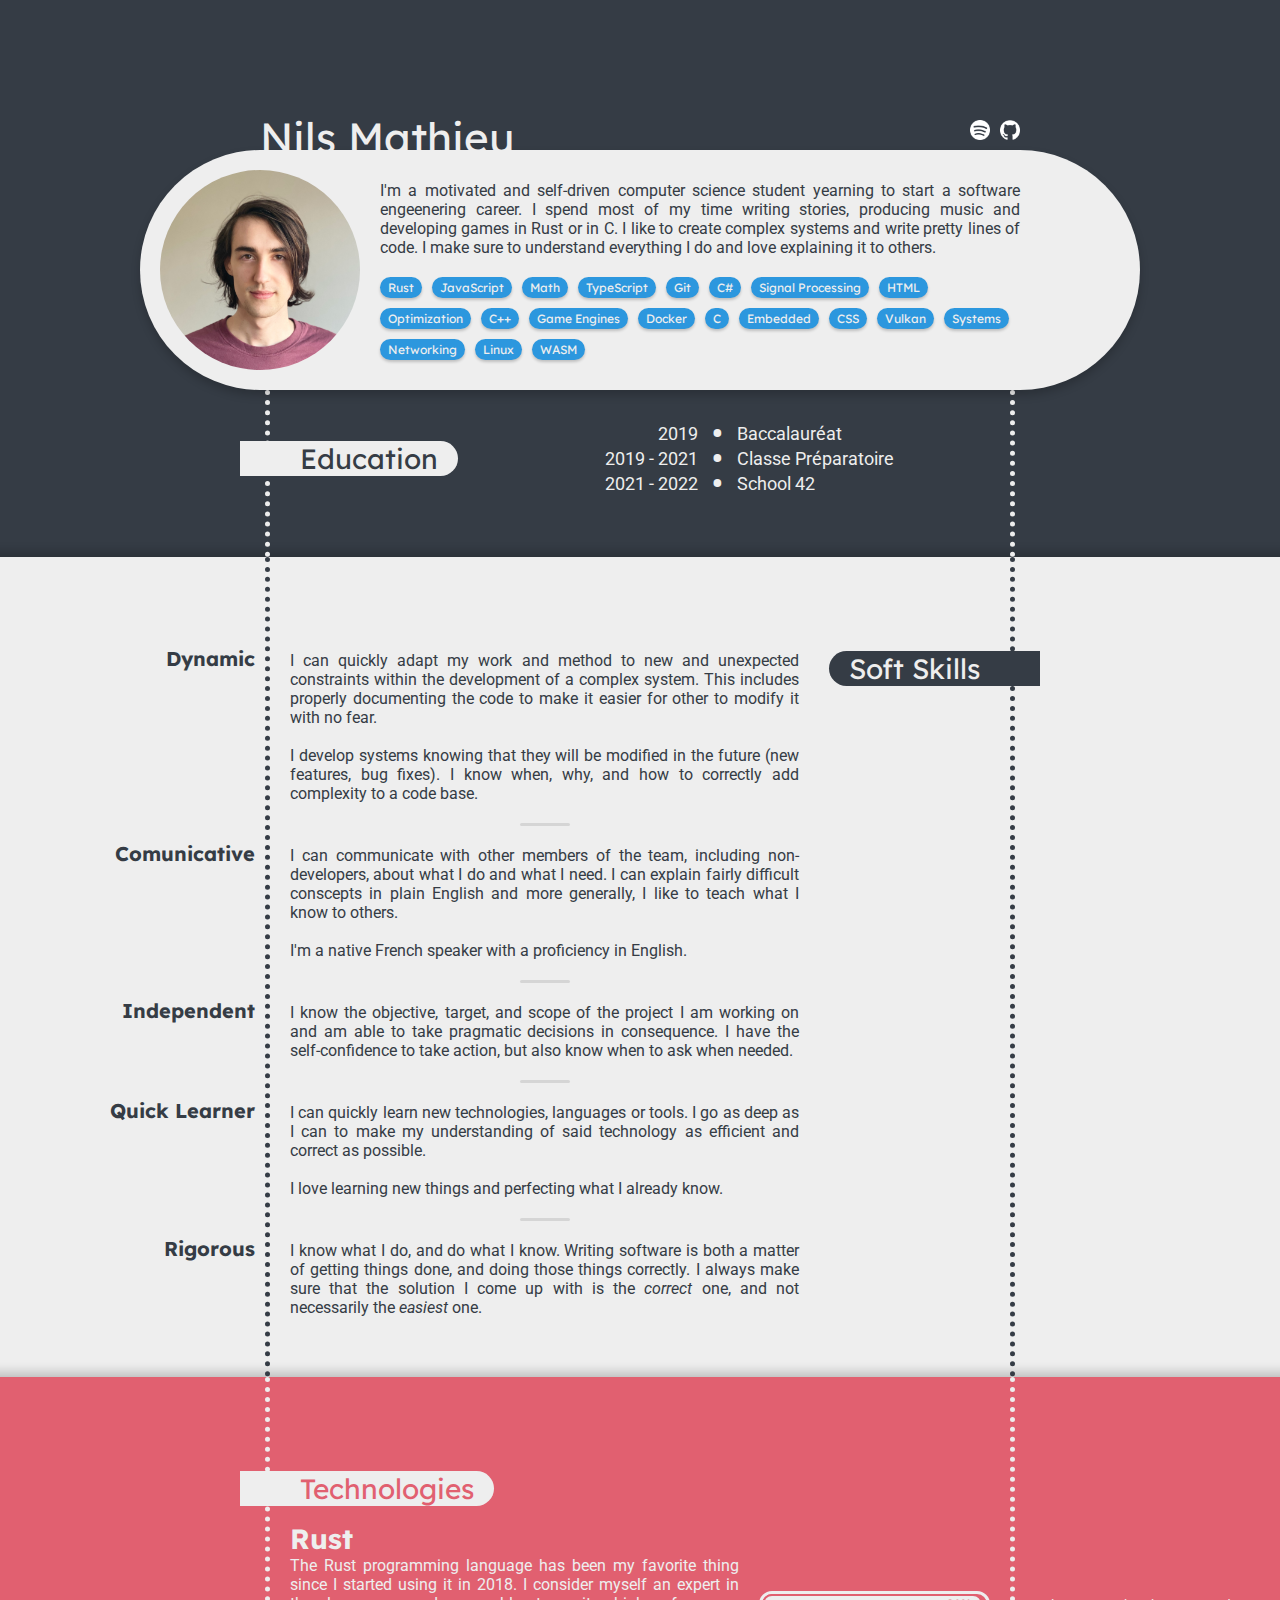
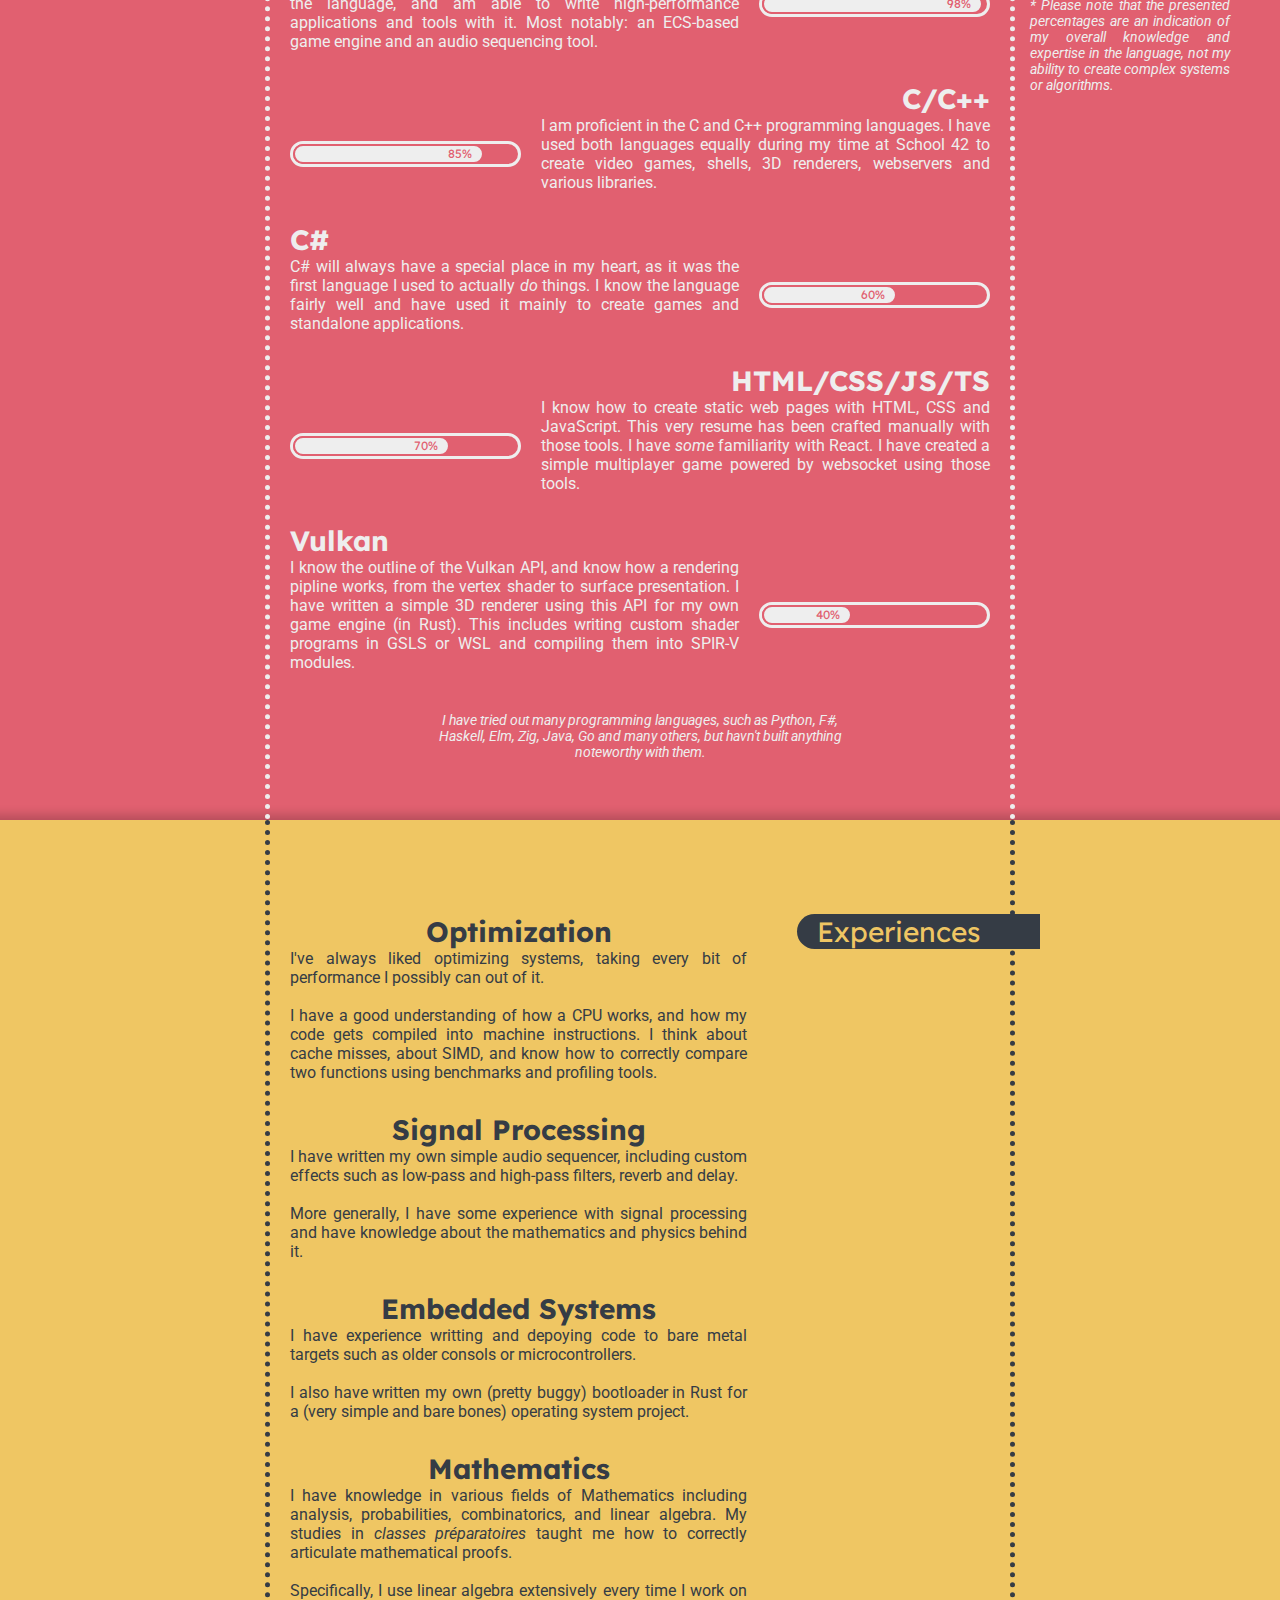
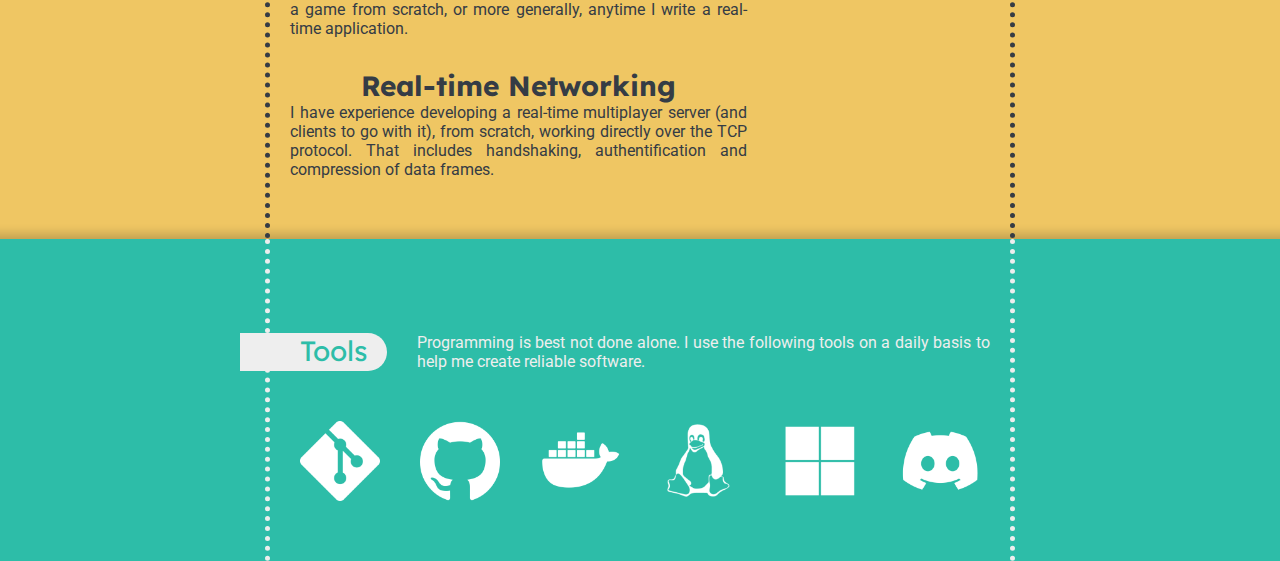
==== commit 5703b15a: "removed duplicate tags in the CV" ====
--- a/www/cv/index.html
+++ b/www/cv/index.html
@@ -679,7 +679,6 @@
                     <a class="introduction-tag" href="#optimization">Optimization</a>
                     <a class="introduction-tag" href="#c">C++</a>
                     <a class="introduction-tag" href="#rust">Game Engines</a>
-                    <a class="introduction-tag" href="#web">TypeScript</a>
                     <a class="introduction-tag" href="#tools">Docker</a>
                     <a class="introduction-tag" href="#c">C</a>
                     <a class="introduction-tag" href="#bare-metal">Embedded</a>
@@ -687,7 +686,6 @@
                     <a class="introduction-tag" href="#graphics">Vulkan</a>
                     <a class="introduction-tag" href="#bare-metal">Systems</a>
                     <a class="introduction-tag" href="#networking">Networking</a>
-                    <a class="introduction-tag" href="#web">JavaScript</a>
                     <a class="introduction-tag" href="#tools">Linux</a>
                     <a class="introduction-tag" href="#rust">WASM</a>
                 </e>
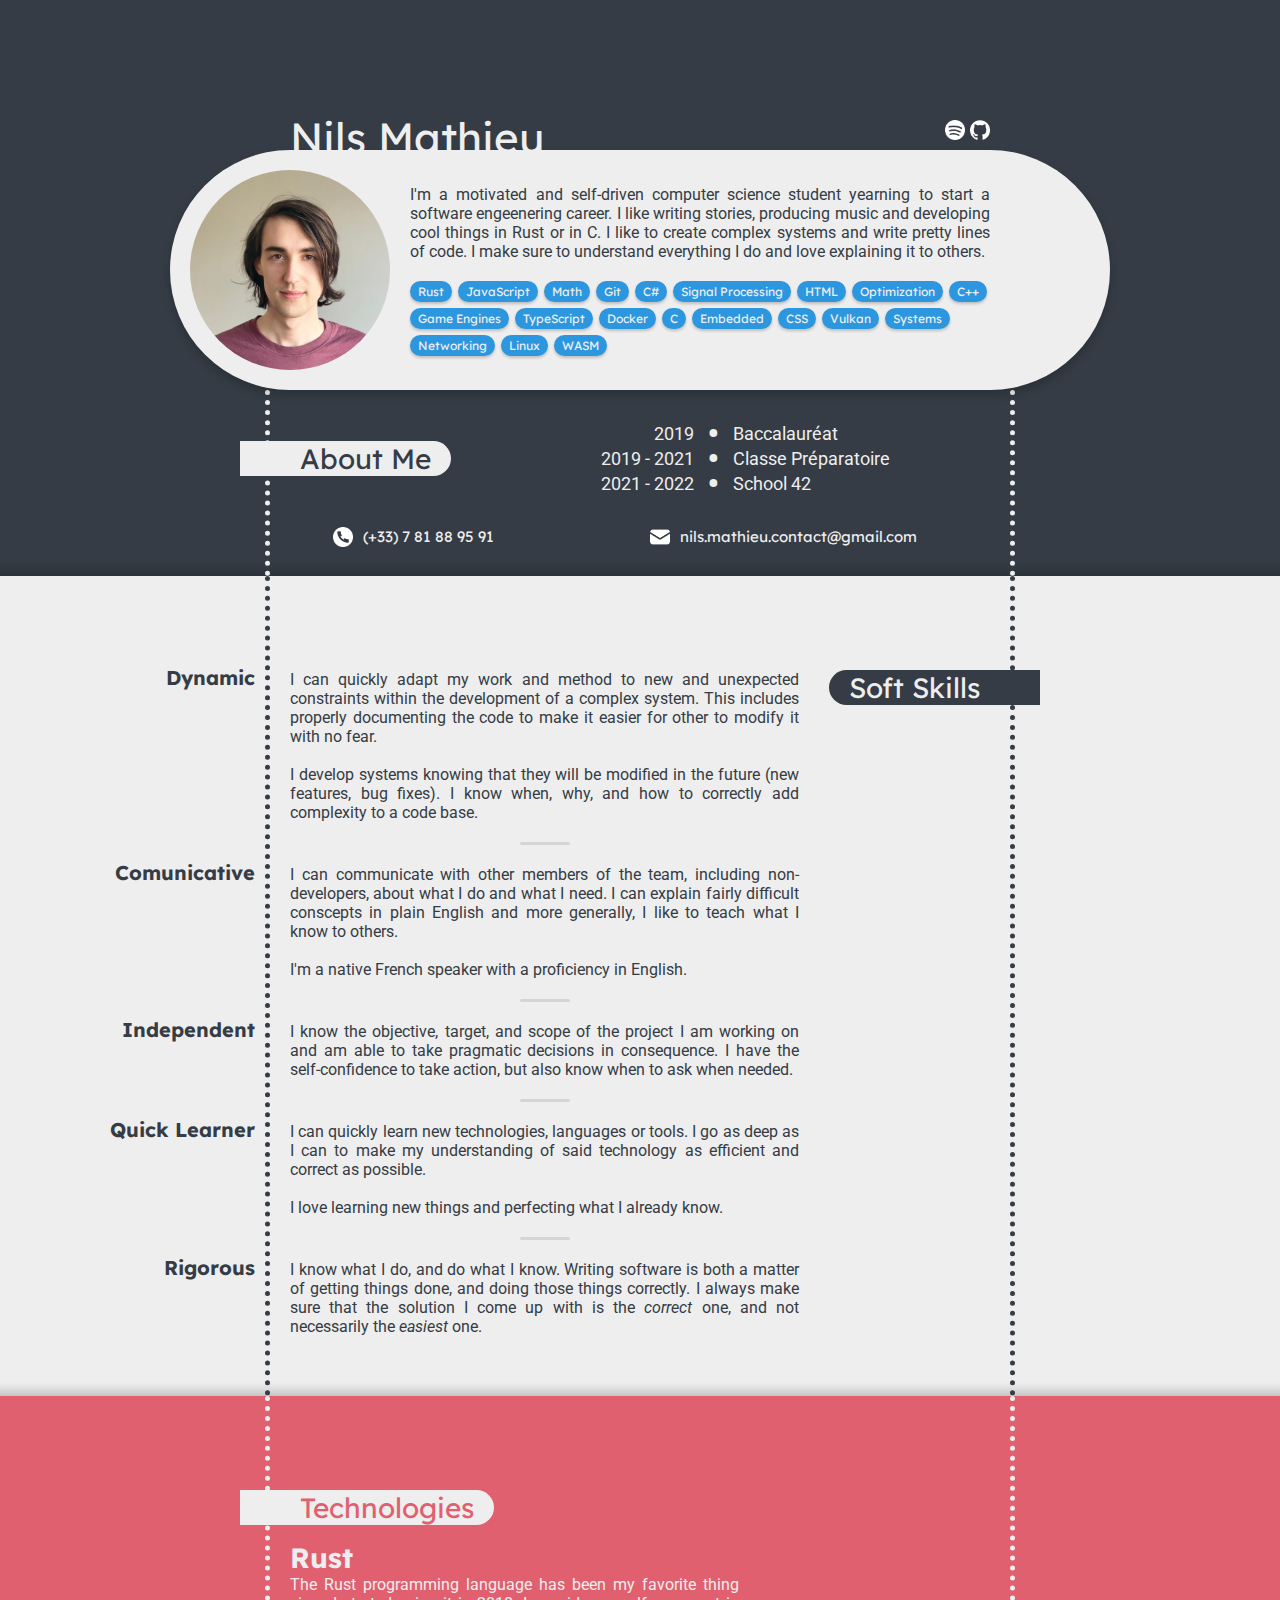
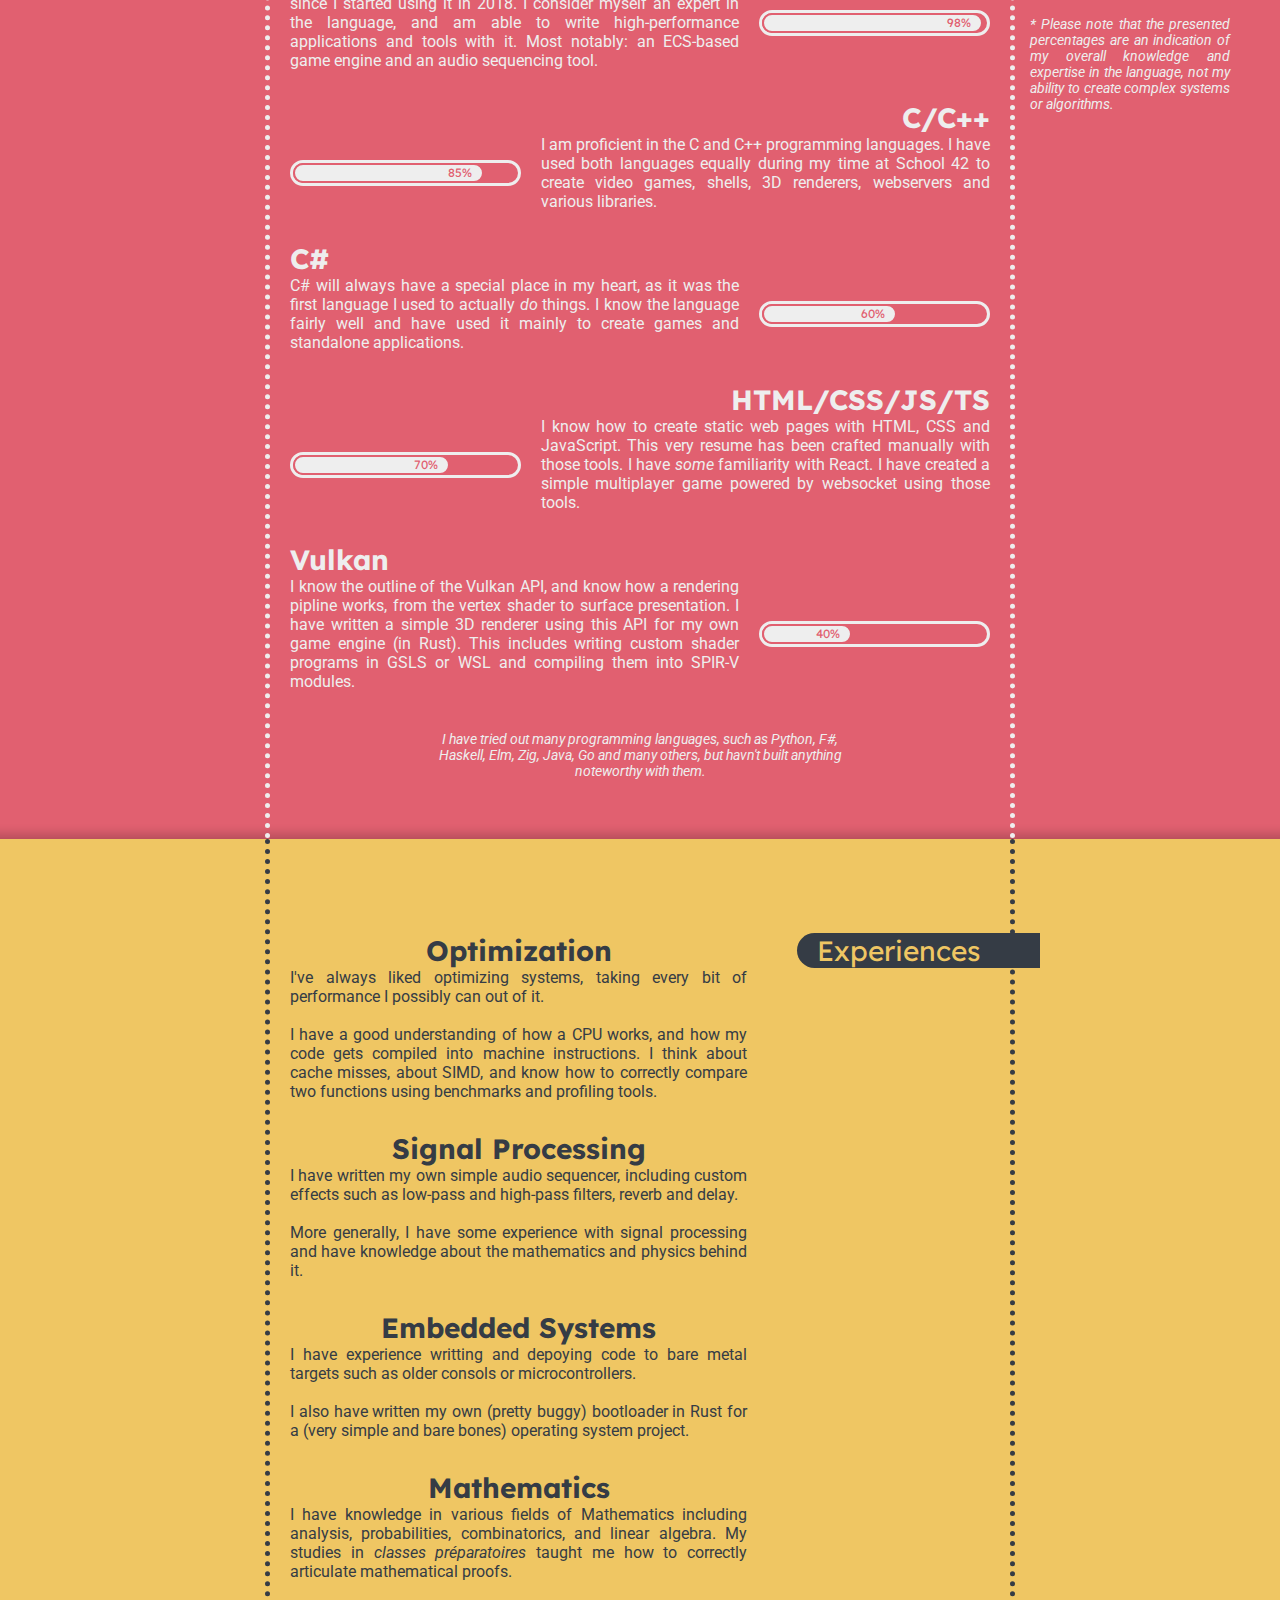
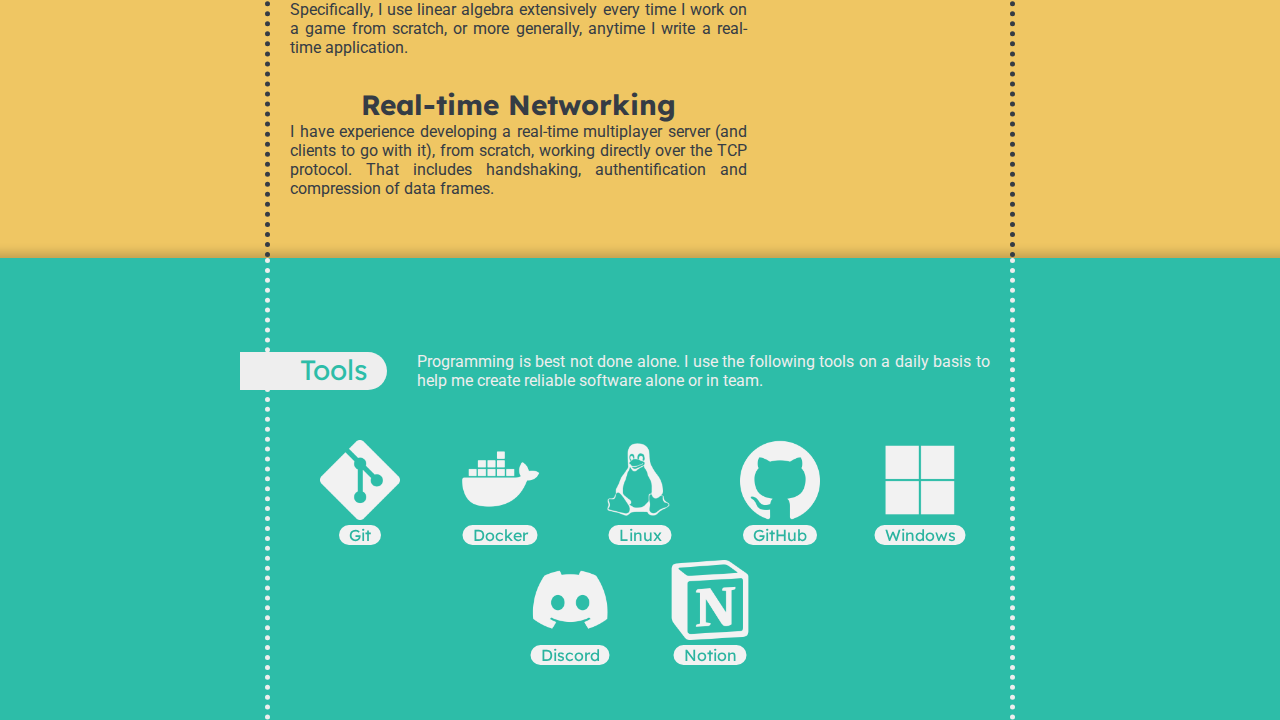
==== commit 2f0da580: "added contact information on CV" ====
--- a/www/cv/index.html
+++ b/www/cv/index.html
@@ -86,11 +86,9 @@
         display: flex;
         flex-flow: row nowrap;
 
-        width: 90%;
-        max-width: 1000px;
-        min-width: 700px;
-        height: 240px;
-        box-sizing: border-box;
+        max-width: 800px;
+        min-width: 800px;
+        box-sizing: content-box;
 
         margin-left: auto;
         margin-right: auto;
@@ -105,7 +103,7 @@
     #links {
         display: flex;
         flex-flow: row nowrap;
-        gap: 10px;
+        gap: 5px;
 
         position: absolute;
         top: -10px;
@@ -169,12 +167,11 @@
     #intruduction-tags {
         display: flex;
         flex-flow: row wrap;
-        gap: 10px;
+        gap: 6px;
     }
 
     .introduction-tag {
         display: inline-flex;
-        gap: 10px;
 
         padding: 3px 8px;
         border-radius: 100000px;
@@ -196,27 +193,30 @@
         box-shadow: 0px 1px 3px rgba(0, 0, 0, 0.2);
     }
 
-    #education-container {
+    #about-me-container {
+        display: flex;
+        flex-flow: column nowrap;
+
+        max-width: 750px;
+        min-width: 750px;
+        box-sizing: border-box;
+
+        padding-top: 30px;
+        margin-left: auto;
+        margin-right: auto;
+
+        border-left: dotted 5px var(--white);
+        border-right: dotted 5px var(--white);
+    }
+
+    #about-me-first-row {
         display: flex;
         flex-flow: row nowrap;
         justify-content: space-between;
         align-items: center;
-
-        width: 90%;
-        max-width: 750px;
-        min-width: 600px;
-        box-sizing: border-box;
-
-        padding-bottom: 60px;
-        padding-top: 30px;
-        margin-left: auto;
-        margin-right: auto;
-
-        border-left: dotted 5px var(--white);
-        border-right: dotted 5px var(--white);
-    }
-
-    #education-title {
+    }
+
+    #about-me-title {
         display: inline-block;
 
         font-family: 'Lexend', sans-serif;
@@ -233,7 +233,7 @@
         transform: translateX(-30px);
     }
 
-    #education-table {
+    #about-me-table {
         margin-left: auto;
         margin-right: auto;
 
@@ -242,11 +242,11 @@
         font-size: 18px;
     }
 
-    #education-table tr :first-child {
+    #about-me-table tr :first-child {
         text-align: right;
     }
 
-    #education-table tr :nth-child(2) {
+    #about-me-table tr :nth-child(2) {
         padding-left: 10px;
         padding-right: 10px;
 
@@ -255,15 +255,46 @@
         line-height: 0px;
     }
 
+    #about-me-second-row {
+        display: flex;
+        flex-flow: row nowrap;
+        justify-content: space-around;
+
+        margin-top: 30px;
+        margin-bottom: 30px;
+    }
+
+    .about-me-contact {
+        position: relative;
+
+        font-family: 'Lexend', sans-serif;
+        color: var(--white);
+        font-size: 15px;
+    }
+
+    .about-me-contact-icon {
+        position: absolute;
+        top: 50%;
+        left: -10px;
+        transform: translate(-100%, -50%);
+
+        display: inline-block;
+        width: 20px;
+        height: 20px;
+        min-width: 20px;
+
+        background-position: center;
+        background-size: cover;
+    }
+
     #soft-skills-container {
         display: flex;
         flex-flow: row-reverse nowrap;
         justify-content: space-between;
         align-items: start;
 
-        width: 90%;
         max-width: 750px;
-        min-width: 600px;
+        min-width: 750px;
         box-sizing: border-box;
 
         padding-bottom: 60px;
@@ -351,9 +382,8 @@
         justify-content: space-between;
         align-items: start;
 
-        width: 90%;
         max-width: 750px;
-        min-width: 600px;
+        min-width: 750px;
         box-sizing: border-box;
 
         padding-bottom: 60px;
@@ -510,9 +540,8 @@
         justify-content: space-between;
         align-items: start;
 
-        width: 90%;
         max-width: 750px;
-        min-width: 600px;
+        min-width: 750px;
         box-sizing: border-box;
 
         padding-bottom: 60px;
@@ -583,9 +612,8 @@
         justify-content: space-between;
         align-items: start;
 
-        width: 90%;
         max-width: 750px;
-        min-width: 600px;
+        min-width: 750px;
         box-sizing: border-box;
 
         padding-bottom: 60px;
@@ -633,7 +661,8 @@
         display: flex;
         flex-flow: row wrap;
         justify-content: center;
-        gap: 40px;
+        row-gap: 40px;
+        column-gap: 60px;
         box-sizing: border-box;
 
         padding-left: 20px;
@@ -641,14 +670,36 @@
         width: 100%;
 
         margin-top: 50px;
+        margin-bottom: 20px;
     }
 
     .tool-item {
+        position: relative;
+
         width: 80px;
         height: 80px;
 
+        filter: brightness(95%);
         background-position: center;
         background-size: cover;
+    }
+
+    .tool-name {
+        position: absolute;
+        bottom: -5px;
+        left: 50%;
+        transform: translate(-50%, 100%);
+
+        font-family: 'Lexend', sans-serif;
+        font-size: 16px;
+        color: var(--green);
+
+        background-color: white;
+
+        padding-left: 10px;
+        padding-right: 10px;
+
+        border-radius: 10000px;
     }
 </style>
 
@@ -665,13 +716,12 @@
             <e id="introduction-photo"></e>
             <e id="introduction-content">
                 <e id="introduction-myself">
-                    I'm a motivated and self-driven computer science student yearning to start a software engeenering career. I spend most of my time writing stories, producing music and developing games in Rust or in C. I like to create complex systems and write pretty lines of code. I make sure to understand everything I do and love explaining it to others.
+                    I'm a motivated and self-driven computer science student yearning to start a software engeenering career. I like writing stories, producing music and developing cool things in Rust or in C. I like to create complex systems and write pretty lines of code. I make sure to understand everything I do and love explaining it to others.
                 </e>
                 <e id="intruduction-tags">
                     <a class="introduction-tag" href="#rust">Rust</a>
                     <a class="introduction-tag" href="#web">JavaScript</a>
                     <a class="introduction-tag" href="#math">Math</a>
-                    <a class="introduction-tag" href="#web">TypeScript</a>
                     <a class="introduction-tag" href="#tools">Git</a>
                     <a class="introduction-tag" href="#c-sharp">C#</a>
                     <a class="introduction-tag" href="#audio">Signal Processing</a>
@@ -679,6 +729,7 @@
                     <a class="introduction-tag" href="#optimization">Optimization</a>
                     <a class="introduction-tag" href="#c">C++</a>
                     <a class="introduction-tag" href="#rust">Game Engines</a>
+                    <a class="introduction-tag" href="#web">TypeScript</a>
                     <a class="introduction-tag" href="#tools">Docker</a>
                     <a class="introduction-tag" href="#c">C</a>
                     <a class="introduction-tag" href="#bare-metal">Embedded</a>
@@ -691,25 +742,31 @@
                 </e>
             </e>
         </e>
-        <e id="education-container">
-            <e id="education-title">Education</e>
-            <table id="education-table">
-                <tr>
-                    <td>2019</td>
-                    <td>•</td>
-                    <td>Baccalauréat</td>
-                </tr>
-                <tr>
-                    <td>2019 - 2021</td>
-                    <td>•</td>
-                    <td>Classe Préparatoire</td>
-                </tr>
-                <tr>
-                    <td>2021 - 2022</td>
-                    <td>•</td>
-                    <td>School 42</td>
-                </tr>
-            </table>
+        <e id="about-me-container">
+            <e id="about-me-first-row">
+                <e id="about-me-title">About Me</e>
+                <table id="about-me-table">
+                    <tr>
+                        <td>2019</td>
+                        <td>•</td>
+                        <td>Baccalauréat</td>
+                    </tr>
+                    <tr>
+                        <td>2019 - 2021</td>
+                        <td>•</td>
+                        <td>Classe Préparatoire</td>
+                    </tr>
+                    <tr>
+                        <td>2021 - 2022</td>
+                        <td>•</td>
+                        <td>School 42</td>
+                    </tr>
+                </table>
+            </e>
+            <e id="about-me-second-row">
+                <e class="about-me-contact"><e class="about-me-contact-icon" style="background-image: url('tel.png')"></e>(+33) 7 81 88 95 91</e>
+                <e class="about-me-contact"><e class="about-me-contact-icon" style="background-image: url('mail.png')"></e>nils.mathieu.contact@gmail.com</e>
+            </e>
         </e>
     </e>
     <e id="part2">
@@ -867,16 +924,31 @@
             <e id="tools-header">
                 <e id="tools-title">Tools</e>
                 <e id="tools-desc">
-                    Programming is best not done alone. I use the following tools on a daily basis to help me create reliable software.
+                    Programming is best not done alone. I use the following tools on a daily basis to help me create reliable software alone or in team.
                 </e>
             </e>
             <e id="tool-items">
-                <e class="tool-item" style="background-image: url('git.png')"></e>
-                <e class="tool-item" style="background-image: url('github.png')"></e>
-                <e class="tool-item" style="background-image: url('docker.png')"></e>
-                <e class="tool-item" style="background-image: url('linux.png')"></e>
-                <e class="tool-item" style="background-image: url('windows.png')"></e>
-                <e class="tool-item" style="background-image: url('discord.png')"></e>
+                <e class="tool-item" style="background-image: url('git.png')">
+                    <e class="tool-name">Git</e>
+                </e>
+                <e class="tool-item" style="background-image: url('docker.png')">
+                    <e class="tool-name">Docker</e>
+                </e>
+                <e class="tool-item" style="background-image: url('linux.png')">
+                    <e class="tool-name">Linux</e>
+                </e>
+                <e class="tool-item" style="background-image: url('github.png')">
+                    <e class="tool-name">GitHub</e>
+                </e>
+                <e class="tool-item" style="background-image: url('windows.png')">
+                    <e class="tool-name">Windows</e>
+                </e>
+                <e class="tool-item" style="background-image: url('discord.png')">
+                    <e class="tool-name">Discord</e>
+                </e>
+                <e class="tool-item" style="background-image: url('notion.png')">
+                    <e class="tool-name">Notion</e>
+                </e>
             </e>
         </e>
     </e>
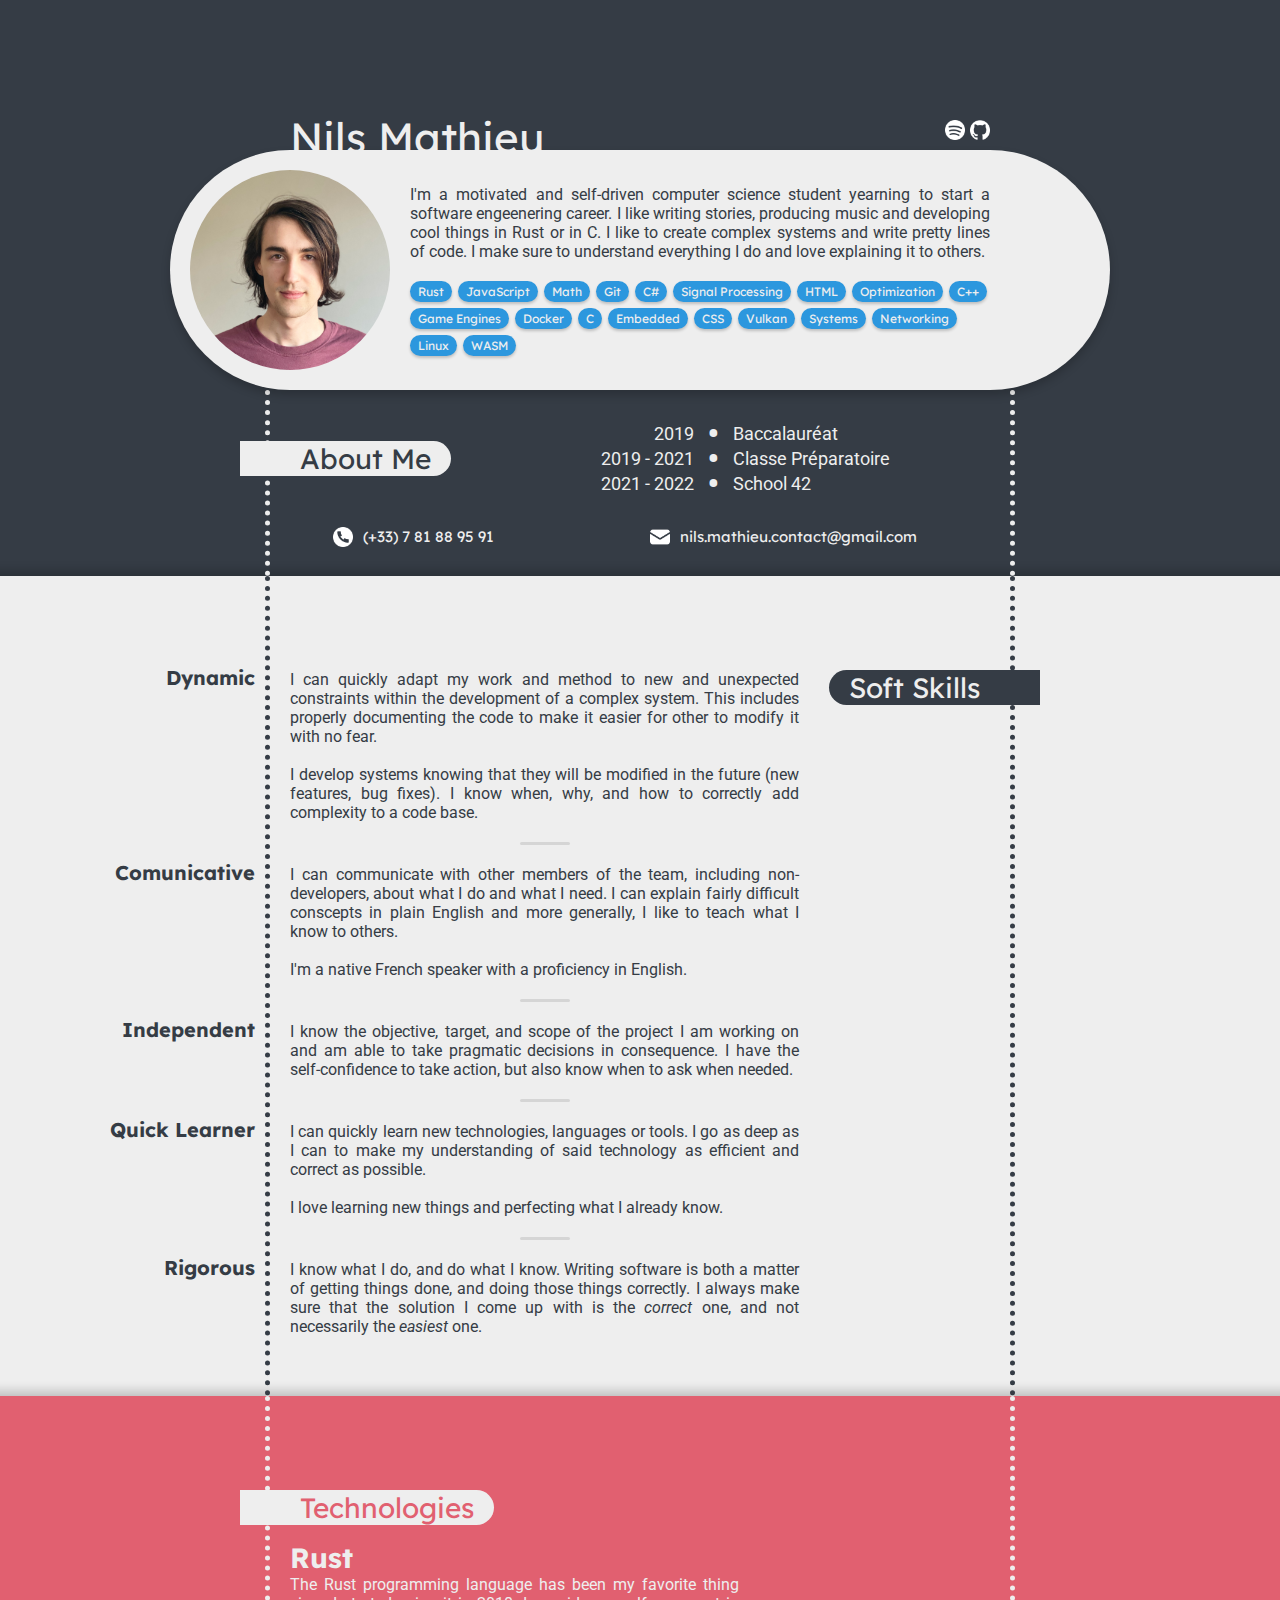
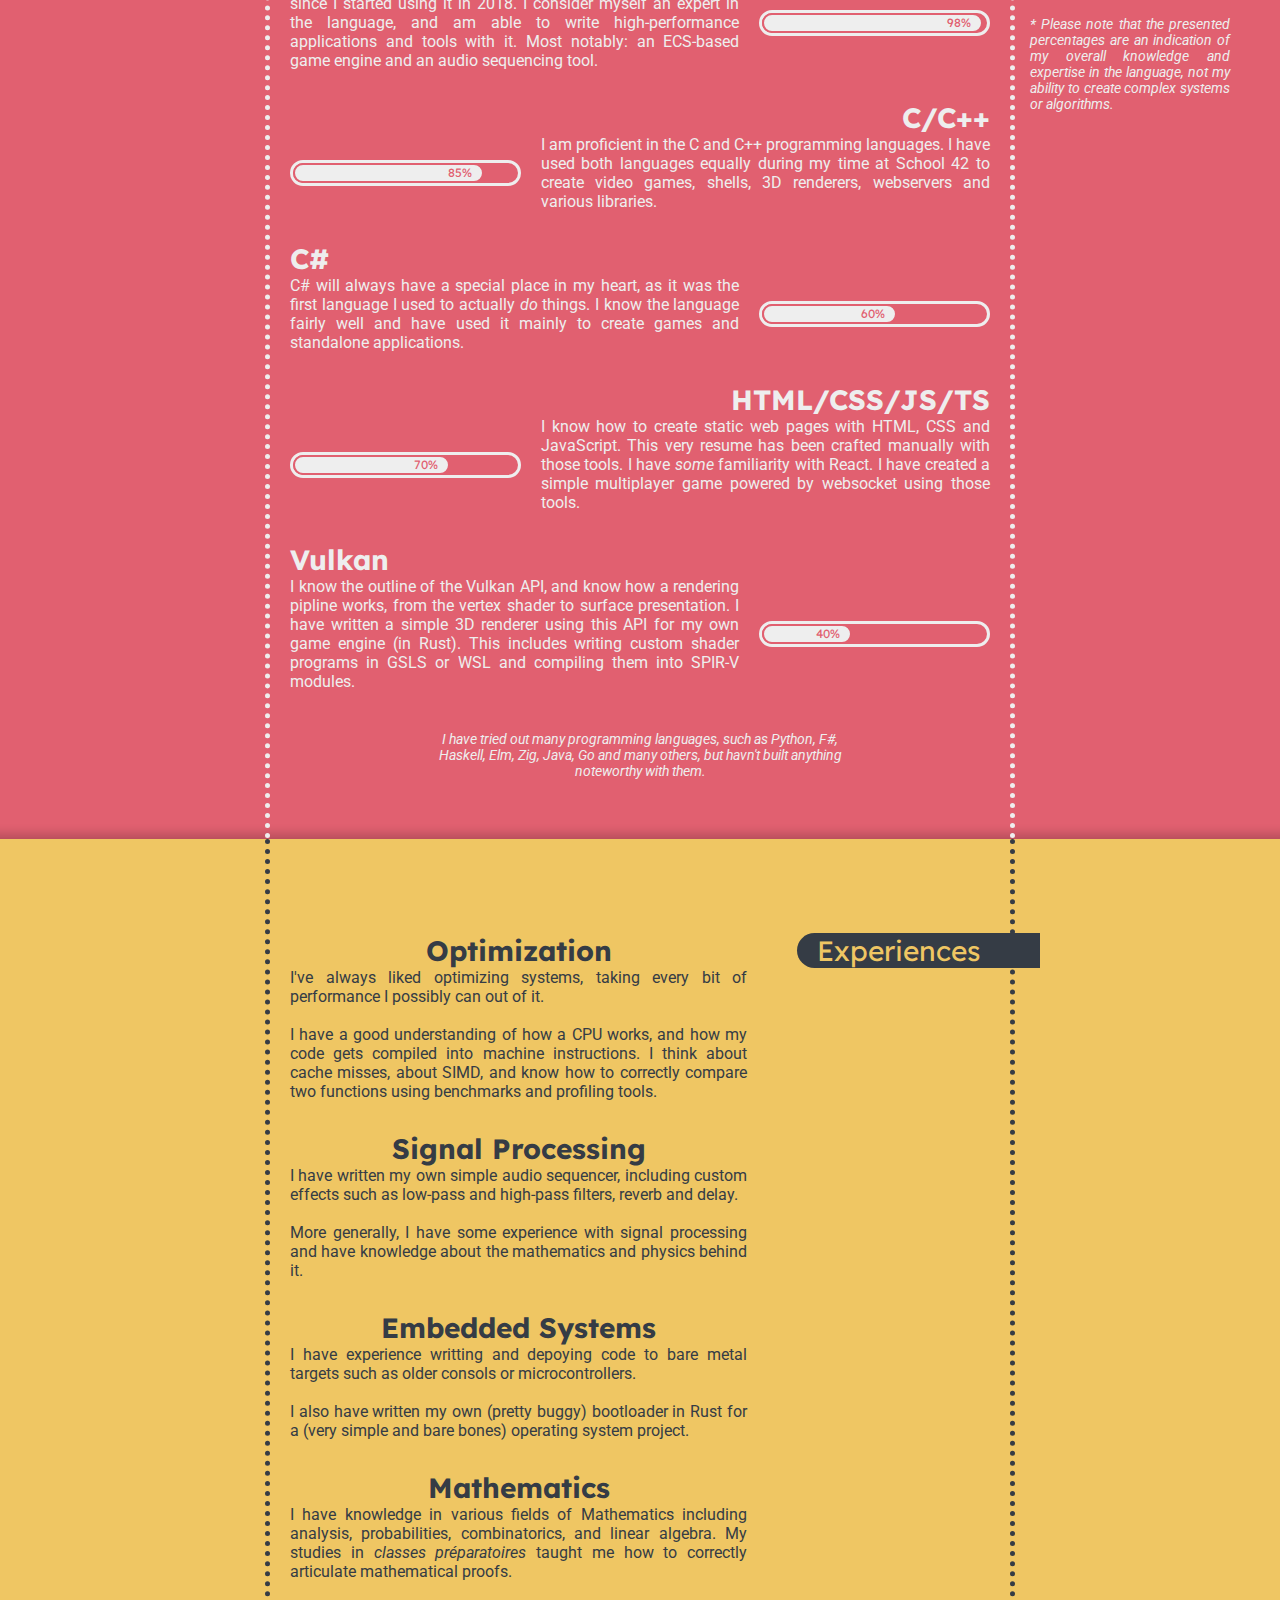
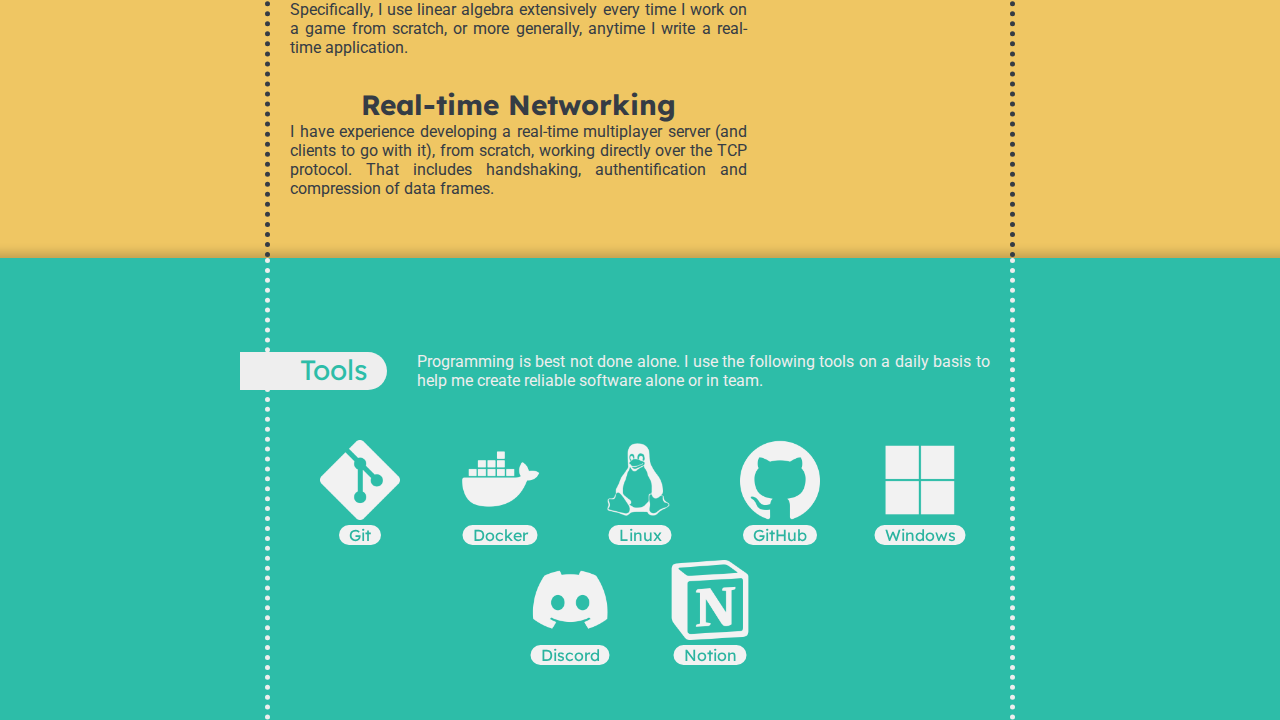
==== commit 1b708229: "Merge branch 'main' of https://github.com/nils-mathieu/nils-mathieu.fr" ====
--- a/www/cv/index.html
+++ b/www/cv/index.html
@@ -729,7 +729,6 @@
                     <a class="introduction-tag" href="#optimization">Optimization</a>
                     <a class="introduction-tag" href="#c">C++</a>
                     <a class="introduction-tag" href="#rust">Game Engines</a>
-                    <a class="introduction-tag" href="#web">TypeScript</a>
                     <a class="introduction-tag" href="#tools">Docker</a>
                     <a class="introduction-tag" href="#c">C</a>
                     <a class="introduction-tag" href="#bare-metal">Embedded</a>
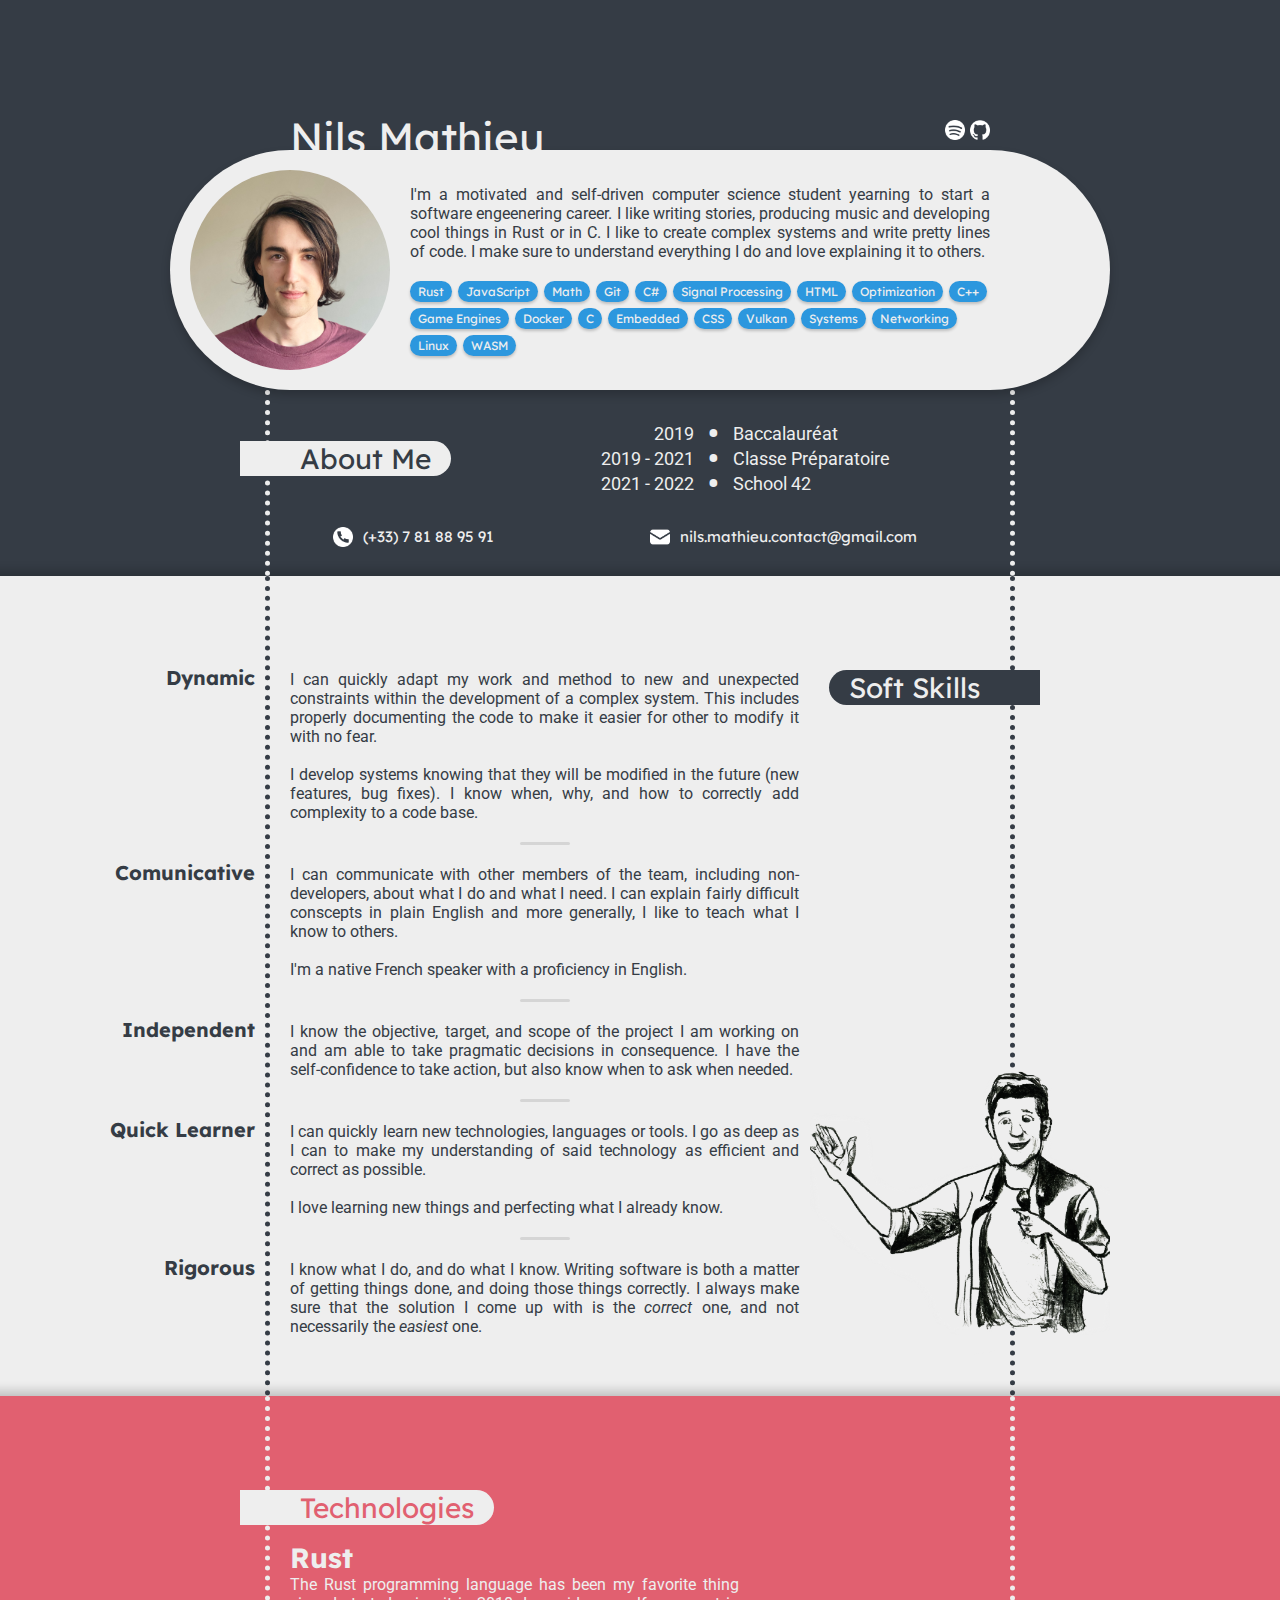
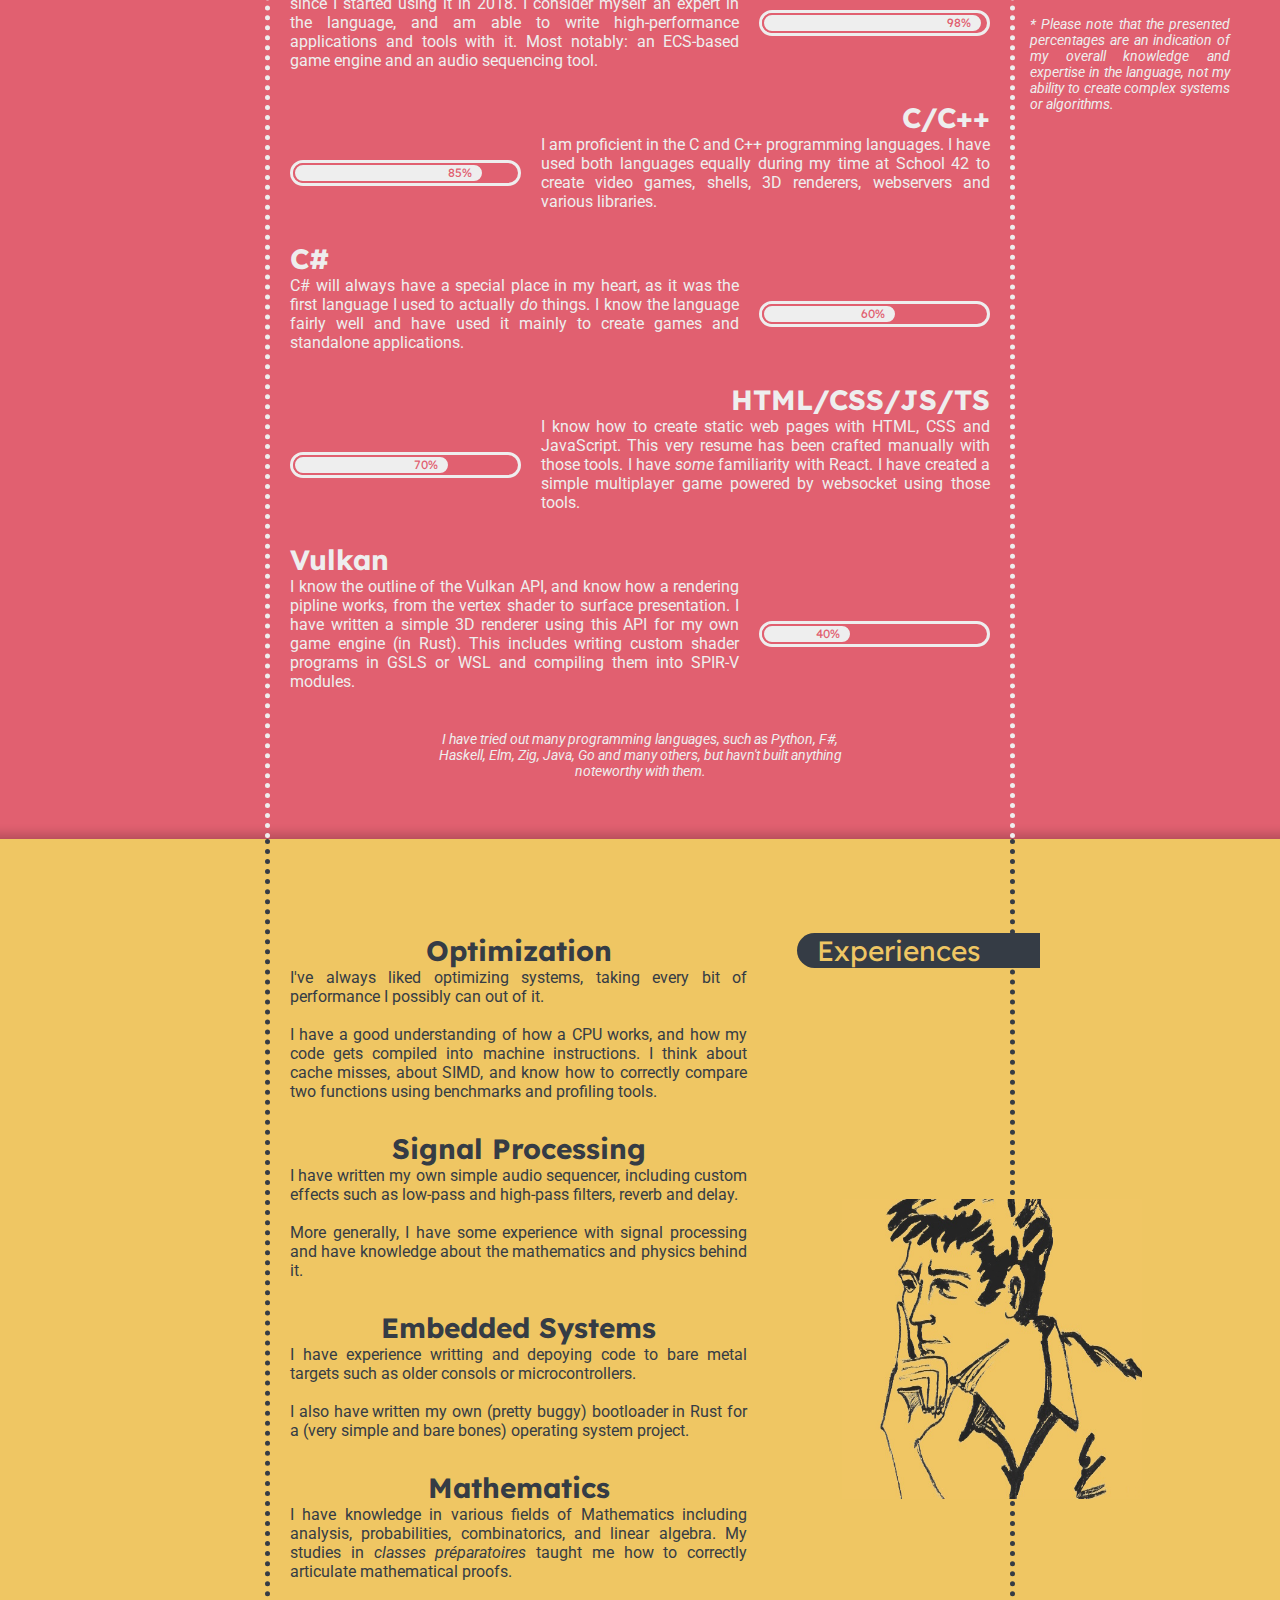
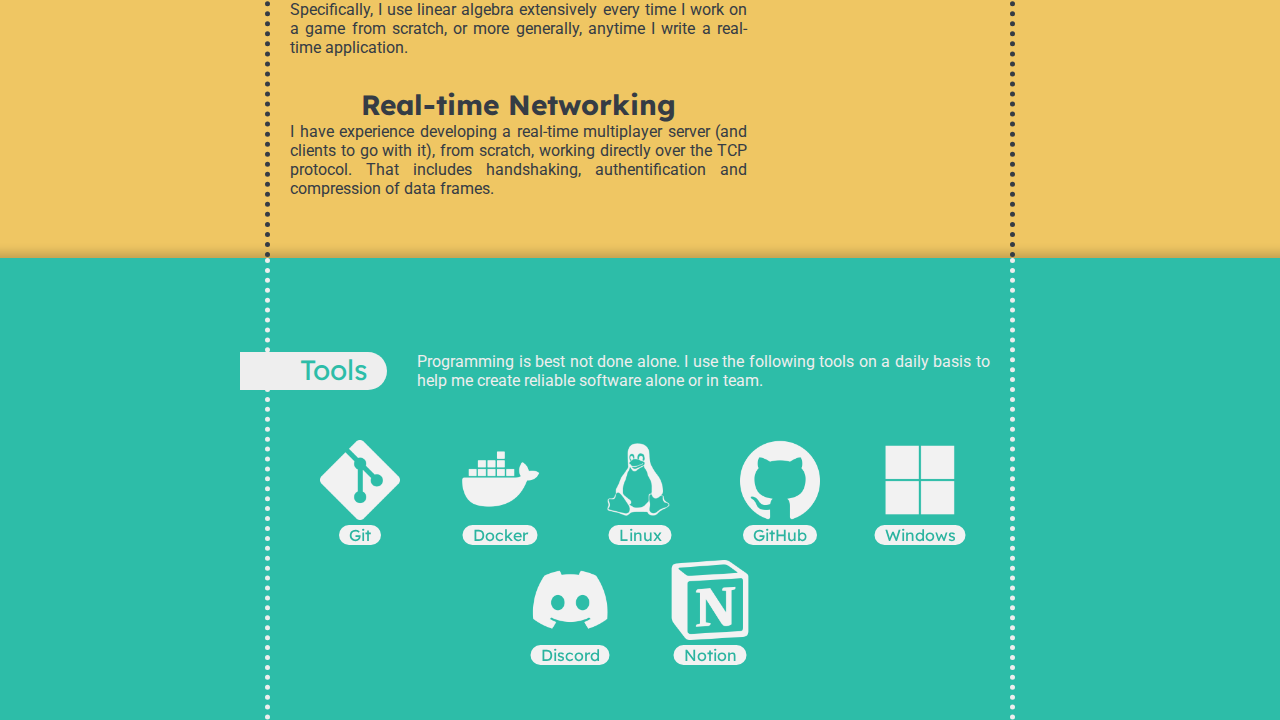
==== commit 8bbe72d2: "add cool images" ====
--- a/www/cv/index.html
+++ b/www/cv/index.html
@@ -288,6 +288,8 @@
     }
 
     #soft-skills-container {
+        position: relative;
+
         display: flex;
         flex-flow: row-reverse nowrap;
         justify-content: space-between;
@@ -700,6 +702,34 @@
         padding-right: 10px;
 
         border-radius: 10000px;
+    }
+
+    #exp-man-thinking {
+        position: absolute;
+        top: 50%;
+        right: 18px;
+        transform: translate(50%, -50%);
+
+        width: 300px;
+        height: 300px;
+
+        background-image: url("man-thinking.jpg");
+        background-size: contain;
+        background-position: center;
+    }
+
+    #soft-skills-image {
+        position: absolute;
+        bottom: 10px;
+        right: 50px;
+        transform: translate(50%, -10%);
+
+        width: 300px;
+        height: 300px;
+
+        background-image: url("presentation.png");
+        background-size: contain;
+        background-position: center;
     }
 </style>
 
@@ -770,6 +800,7 @@
     </e>
     <e id="part2">
         <e id="soft-skills-container">
+            <e id="soft-skills-image"></e>
             <e id="soft-skills-title">Soft Skills</e>
             <e id="soft-skills-items">
                 <e class="soft-skill-item">
@@ -875,6 +906,7 @@
     </e>
     <e id="part4">
         <e id="exp-container">
+            <e id="exp-man-thinking"></e>
             <e id="exp-title">Experiences</e>
             <e id="exp-items">
                 <e class="exp-item" id="optimization">
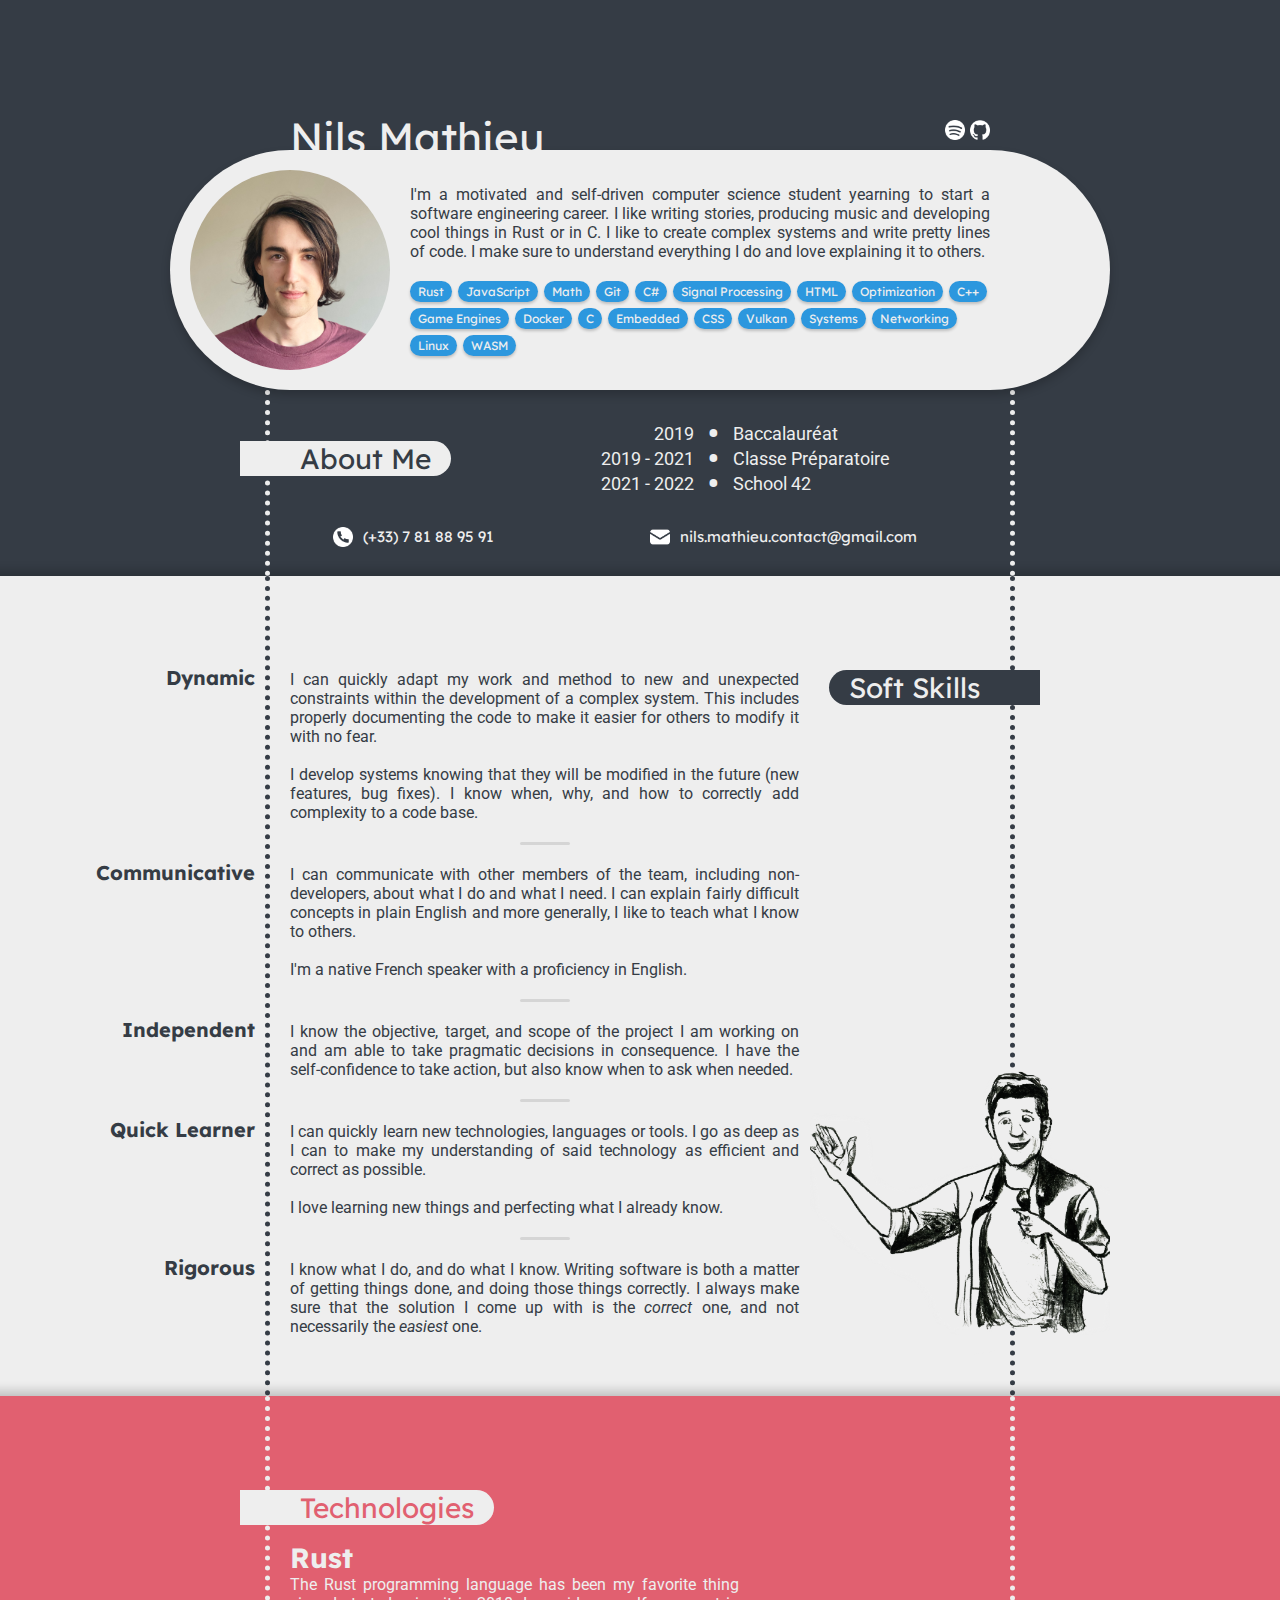
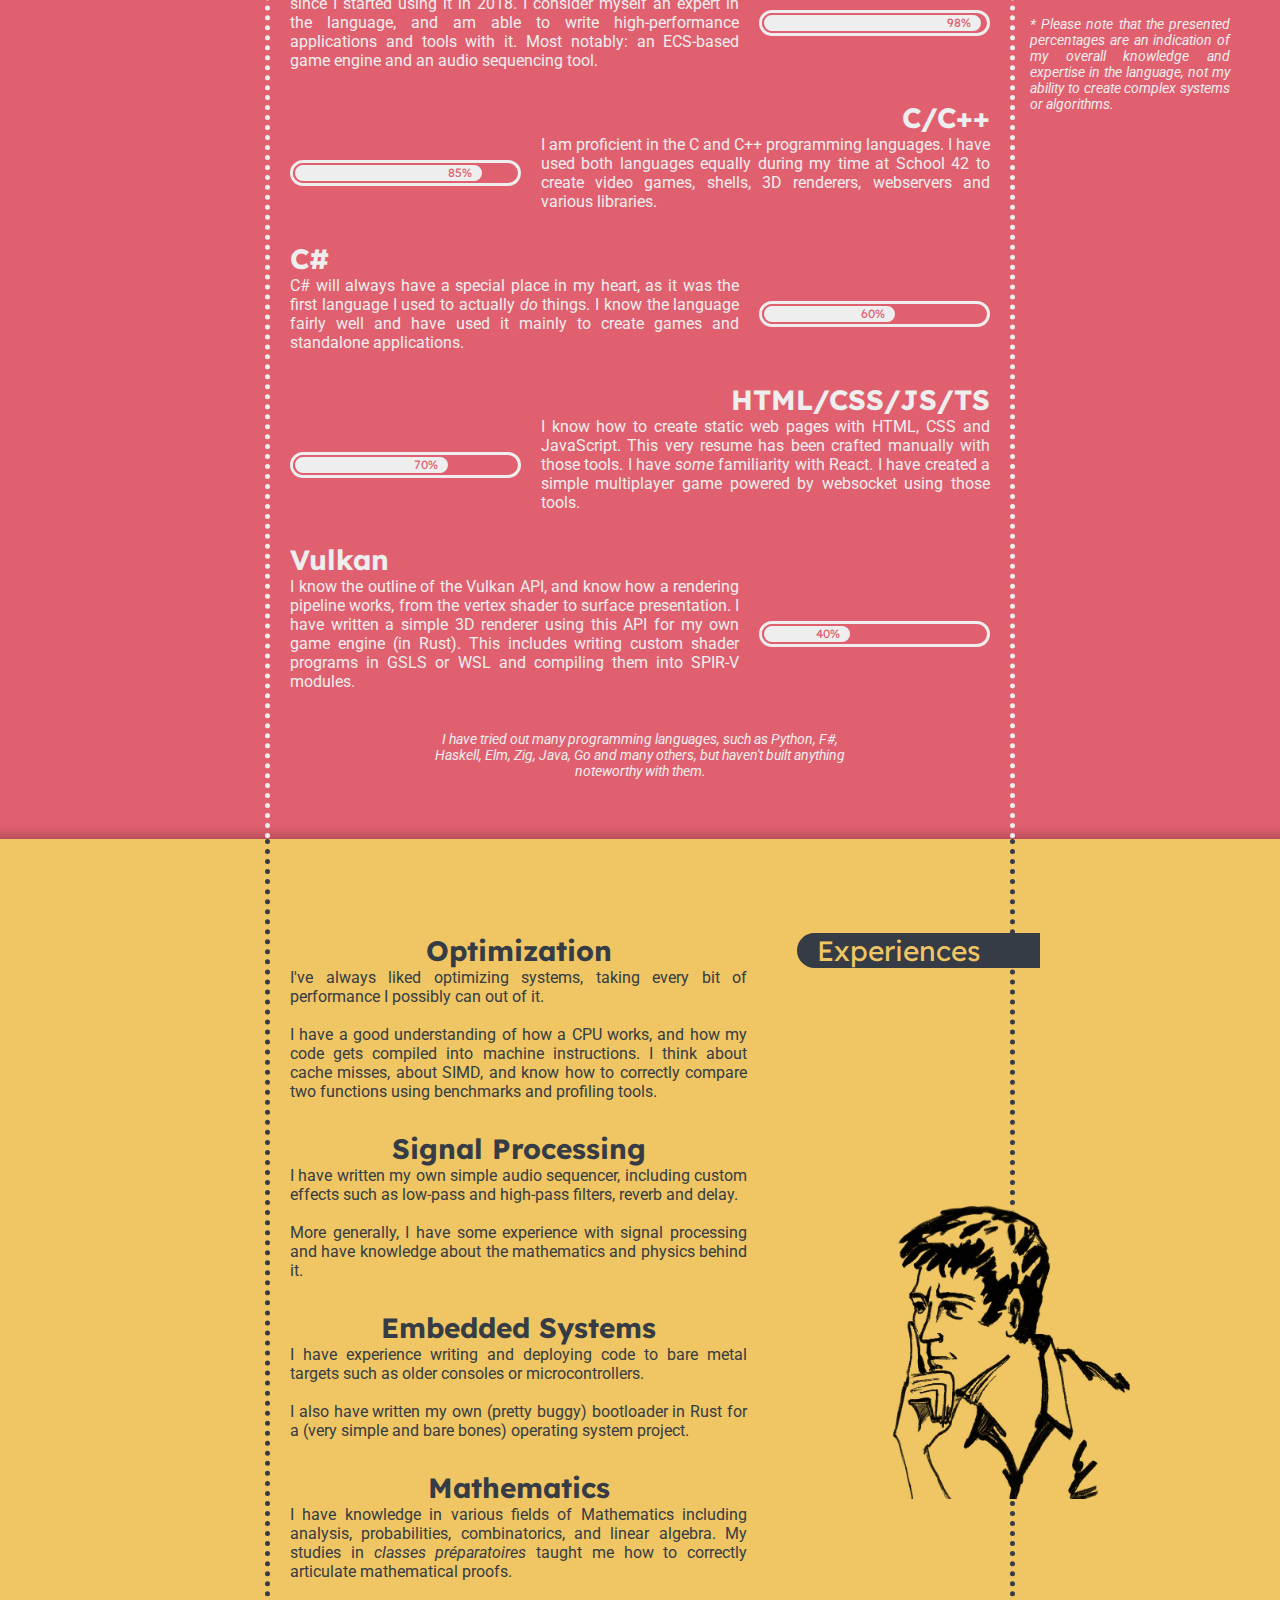
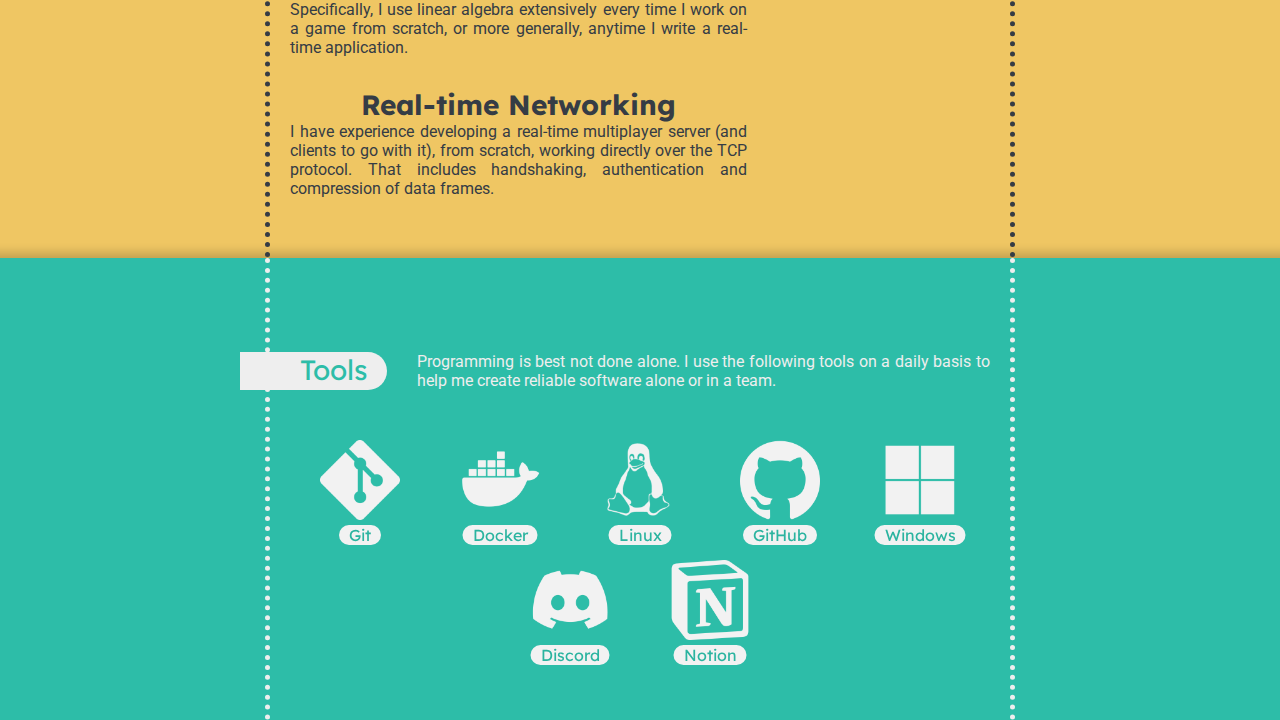
==== commit 5f8edb7b: "added hair to man thinking" ====
--- a/www/cv/index.html
+++ b/www/cv/index.html
@@ -707,15 +707,16 @@
     #exp-man-thinking {
         position: absolute;
         top: 50%;
-        right: 18px;
+        right: 12px;
         transform: translate(50%, -50%);
 
         width: 300px;
         height: 300px;
 
-        background-image: url("man-thinking.jpg");
+        background-image: url("man-thinking.png");
         background-size: contain;
         background-position: center;
+        background-repeat: no-repeat;
     }
 
     #soft-skills-image {
@@ -746,7 +747,7 @@
             <e id="introduction-photo"></e>
             <e id="introduction-content">
                 <e id="introduction-myself">
-                    I'm a motivated and self-driven computer science student yearning to start a software engeenering career. I like writing stories, producing music and developing cool things in Rust or in C. I like to create complex systems and write pretty lines of code. I make sure to understand everything I do and love explaining it to others.
+                    I'm a motivated and self-driven computer science student yearning to start a software engineering career. I like writing stories, producing music and developing cool things in Rust or in C. I like to create complex systems and write pretty lines of code. I make sure to understand everything I do and love explaining it to others.
                 </e>
                 <e id="intruduction-tags">
                     <a class="introduction-tag" href="#rust">Rust</a>
@@ -806,16 +807,16 @@
                 <e class="soft-skill-item">
                     <e class="soft-skill-name">Dynamic</e>
                     <e class="soft-skill-description">
-                        I can quickly adapt my work and method to new and unexpected constraints within the development of a complex system. This includes properly documenting the code to make it easier for other to modify it with no fear.
+                        I can quickly adapt my work and method to new and unexpected constraints within the development of a complex system. This includes properly documenting the code to make it easier for others to modify it with no fear.
                         <br><br>
                         I develop systems knowing that they will be modified in the future (new features, bug fixes). I know when, why, and how to correctly add complexity to a code base.
                     </e>
                 </e>
                 <e class="soft-skill-separator"></e>
                 <e class="soft-skill-item">
-                    <e class="soft-skill-name">Comunicative</e>
+                    <e class="soft-skill-name">Communicative</e>
                     <e class="soft-skill-description">
-                        I can communicate with other members of the team, including non-developers, about what I do and what I need. I can explain fairly difficult conscepts in plain English and more generally, I like to teach what I know to others.
+                        I can communicate with other members of the team, including non-developers, about what I do and what I need. I can explain fairly difficult concepts in plain English and more generally, I like to teach what I know to others.
                         <br><br>
                         I'm a native French speaker with a proficiency in English.
                     </e>
@@ -893,14 +894,14 @@
                     <e class="tech-item-name">Vulkan</e>
                     <e class="tech-info">
                         <e class="tech-description">
-                            I know the outline of the Vulkan API, and know how a rendering pipline works, from the vertex shader to surface presentation. I have written a simple 3D renderer using this API for my own game engine (in Rust). This includes writing custom shader programs in GSLS or WSL and compiling them into SPIR-V modules.
+                            I know the outline of the Vulkan API, and know how a rendering pipeline works, from the vertex shader to surface presentation. I have written a simple 3D renderer using this API for my own game engine (in Rust). This includes writing custom shader programs in GSLS or WSL and compiling them into SPIR-V modules.
                         </e>
                         <e class="tech-level"><e class="tech-level-inner" value="40%"></e></e>
                     </e>
                 </e>
             </e>
             <e id="other-tech">
-                I have tried out many programming languages, such as Python, F#, Haskell, Elm, Zig, Java, Go and many others, but havn't built anything noteworthy with them.
+                I have tried out many programming languages, such as Python, F#, Haskell, Elm, Zig, Java, Go and many others, but haven't built anything noteworthy with them.
             </e>
         </e>
     </e>
@@ -928,7 +929,7 @@
                 <e class="exp-item" id="bare-metal">
                     <e class="exp-item-name">Embedded Systems</e>
                     <e class="exp-item-description">
-                        I have experience writting and depoying code to bare metal targets such as older consols or microcontrollers.
+                        I have experience writing and deploying code to bare metal targets such as older consoles or microcontrollers.
                         <br><br>
                         I also have written my own (pretty buggy) bootloader in Rust for a (very simple and bare bones) operating system project.
                     </e>
@@ -944,7 +945,7 @@
                 <e class="exp-item" id="networking">
                     <e class="exp-item-name">Real-time Networking</e>
                     <e class="exp-item-description">
-                        I have experience developing a real-time multiplayer server (and clients to go with it), from scratch, working directly over the TCP protocol. That includes handshaking, authentification and compression of data frames.
+                        I have experience developing a real-time multiplayer server (and clients to go with it), from scratch, working directly over the TCP protocol. That includes handshaking, authentication and compression of data frames.
                     </e>
                 </e>
             </e>
@@ -955,7 +956,7 @@
             <e id="tools-header">
                 <e id="tools-title">Tools</e>
                 <e id="tools-desc">
-                    Programming is best not done alone. I use the following tools on a daily basis to help me create reliable software alone or in team.
+                    Programming is best not done alone. I use the following tools on a daily basis to help me create reliable software alone or in a team.
                 </e>
             </e>
             <e id="tool-items">
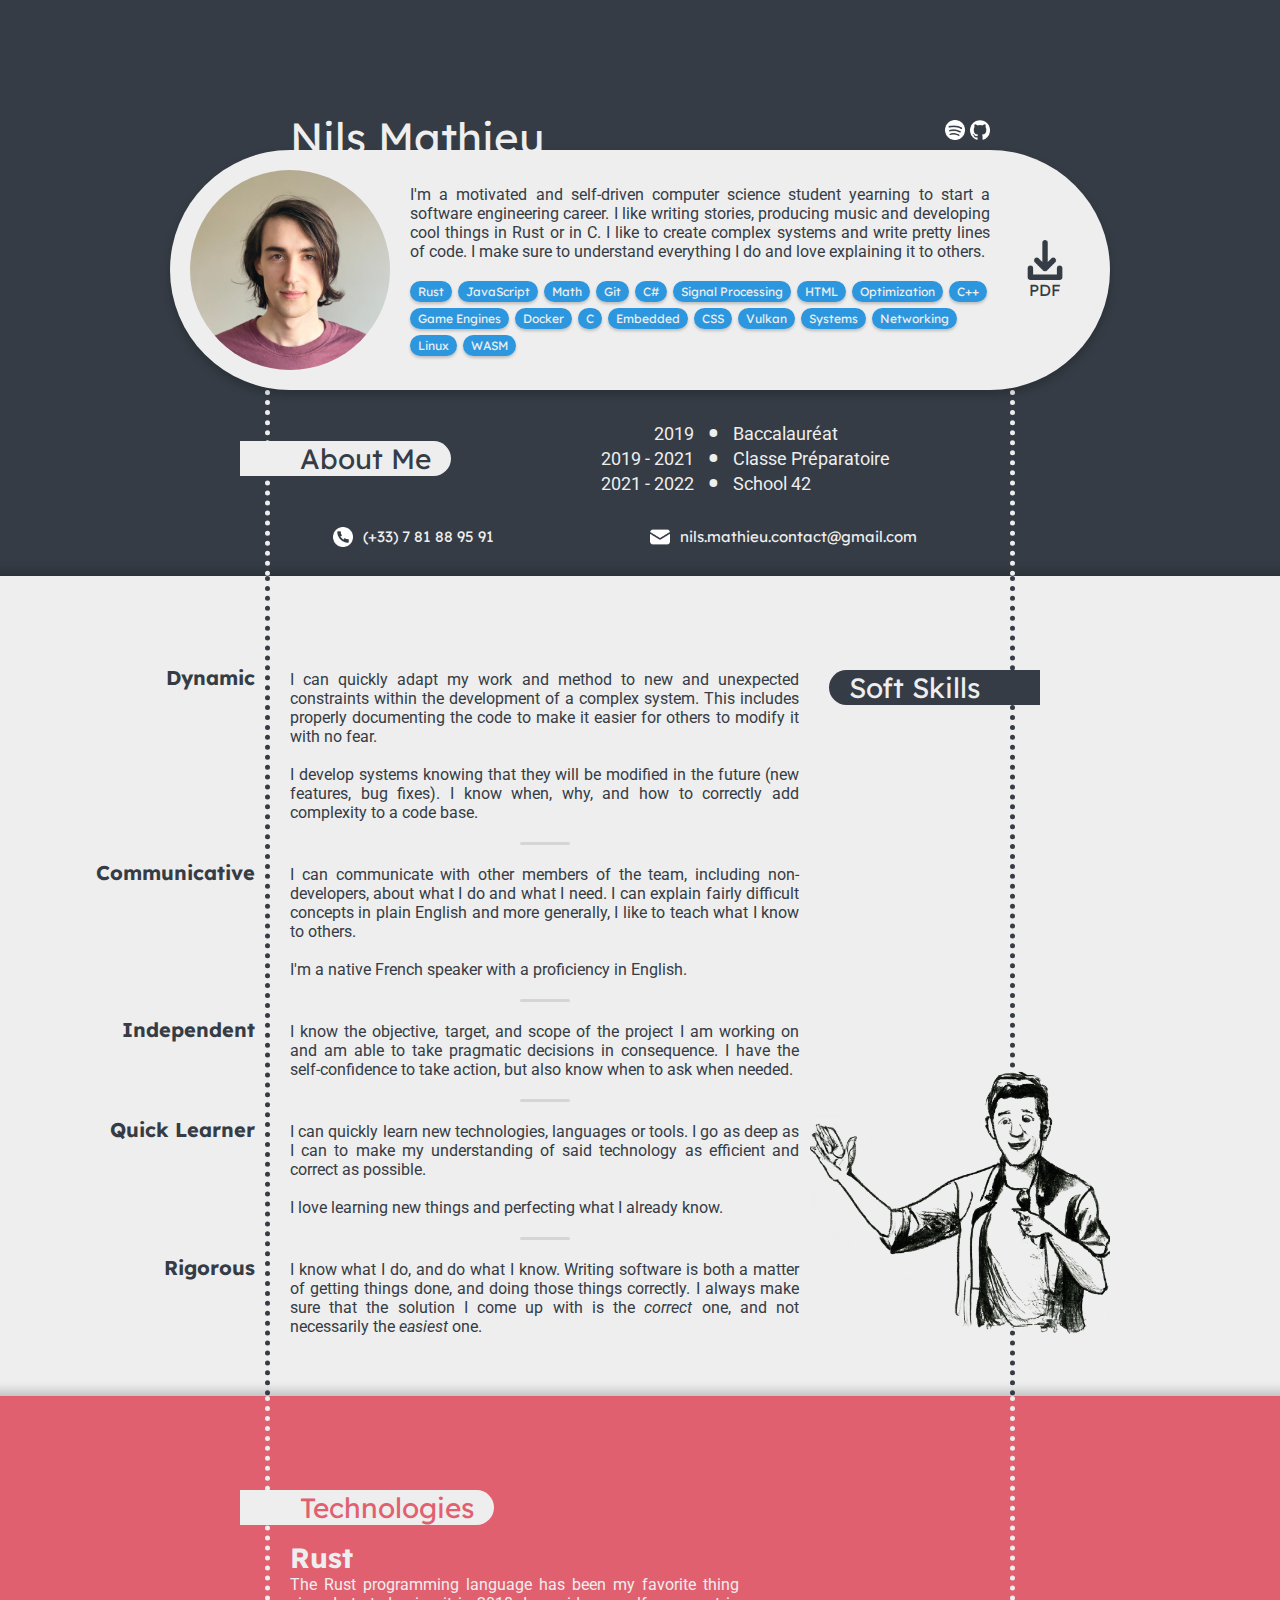
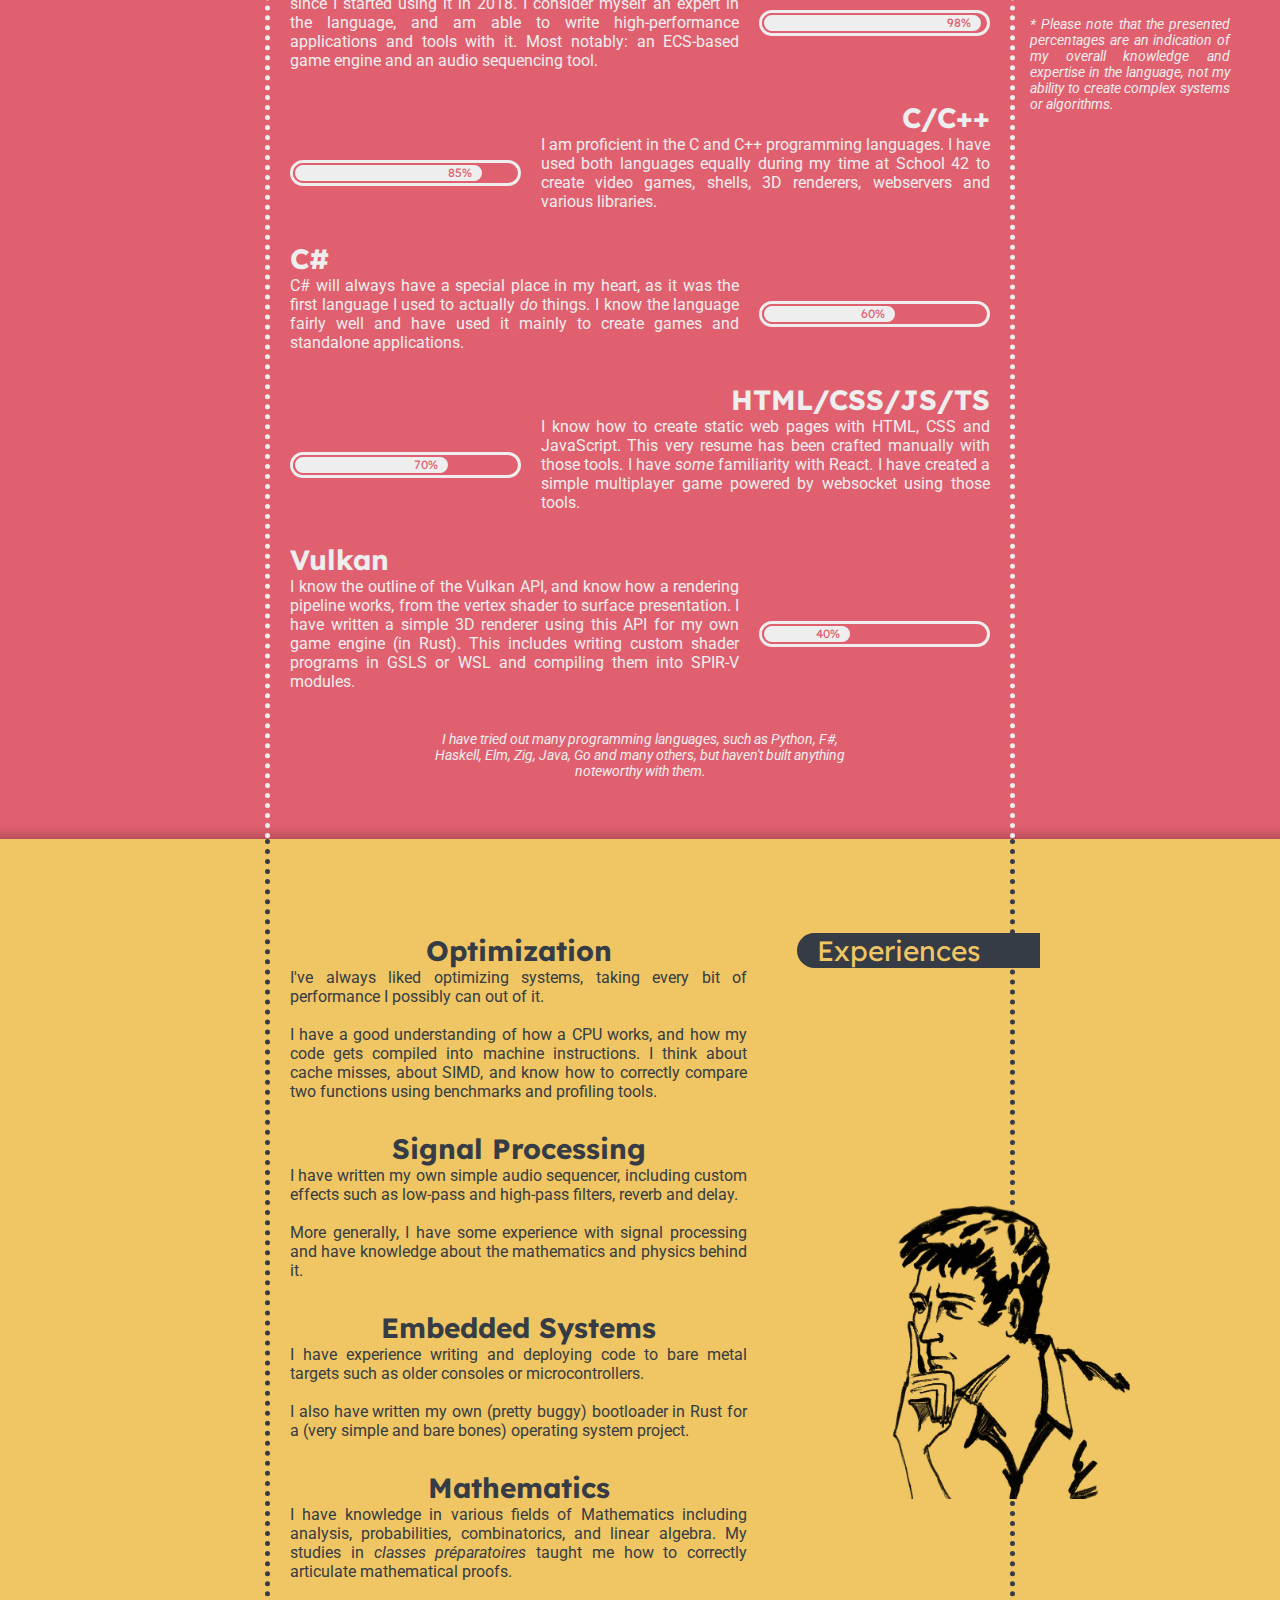
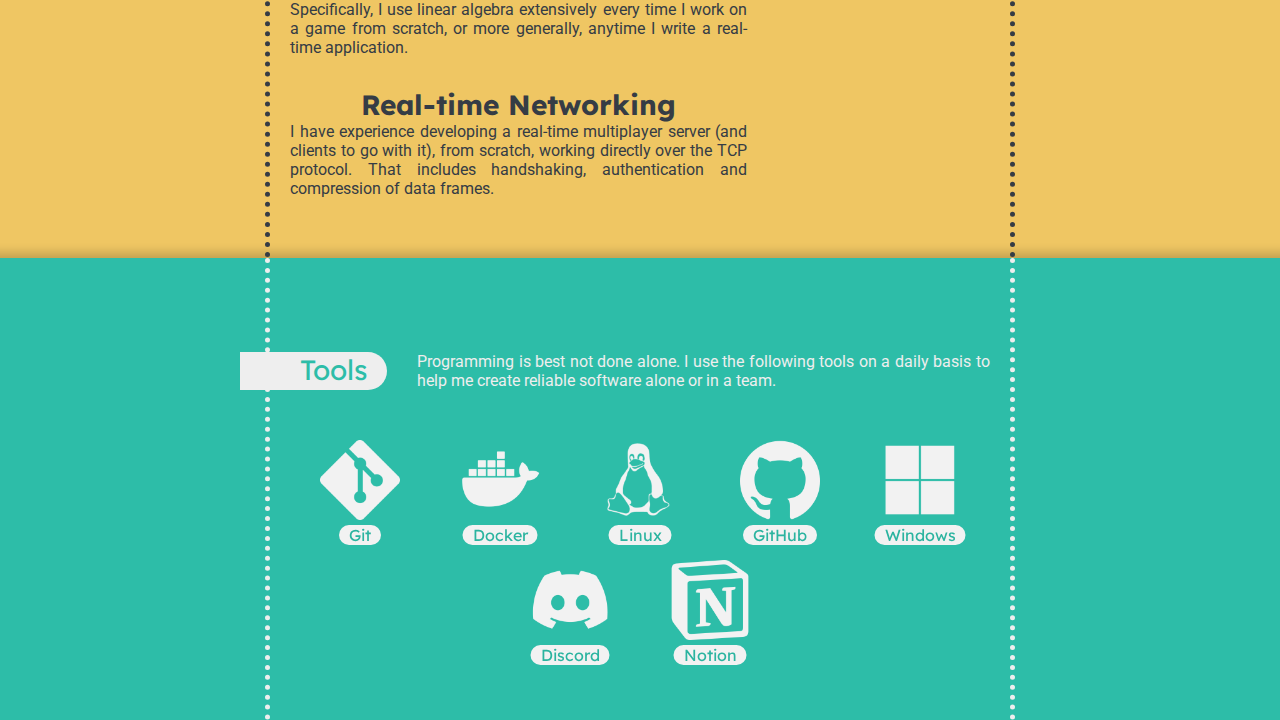
==== commit af22aa16: "added a downloadable version of the CV on the website" ====
--- a/www/cv/index.html
+++ b/www/cv/index.html
@@ -731,6 +731,39 @@
         background-image: url("presentation.png");
         background-size: contain;
         background-position: center;
+    }
+
+    #download-pdf-container {
+        position: absolute;
+        top: 50%;
+        right: 45px;
+        transform: translate(0px, -50%);
+
+        display: flex;
+        flex-flow: column nowrap;
+        justify-content: center;
+
+        cursor: pointer;
+
+        text-decoration: none;
+    }
+
+    #download-pdf-icon {
+        display: block;
+
+        width: 40px;
+        height: 40px;
+
+        background-image: url("dl.png");
+        background-position: center;
+        background-size: cover;
+    }
+
+    #download-pdf-text {
+        font-family: 'Lexend', sans-serif;
+        font-size: 16px;
+        color: var(--black);
+        text-align: center;
     }
 </style>
 
@@ -771,6 +804,10 @@
                     <a class="introduction-tag" href="#rust">WASM</a>
                 </e>
             </e>
+            <a target="_blank" href="cv.pdf" id="download-pdf-container">
+                <e id="download-pdf-icon"></e>
+                <e id="download-pdf-text">PDF</e>
+            </a>
         </e>
         <e id="about-me-container">
             <e id="about-me-first-row">
